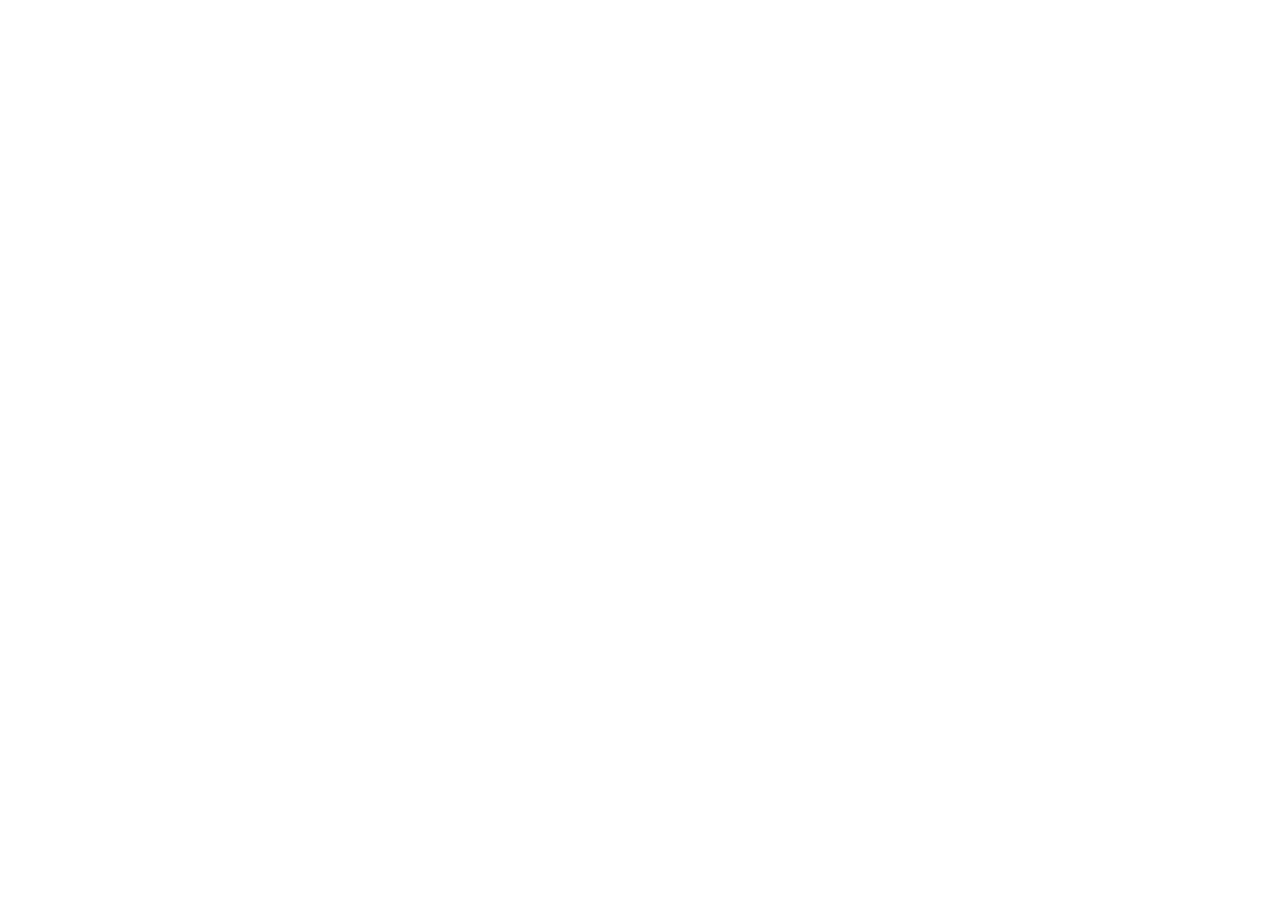
==== index.html @ 2f5fb783 "Add root pages" ====
<!doctype html>
<html lang="en">
  <head>
    <meta charset="UTF-8" />
    <meta name="viewport" content="width=device-width, initial-scale=1.0" />
    <meta name="robots" content="noindex,nofollow" />
    <meta name="theme-color" content="#0C1A12" />
    <meta
      name="description"
      content="A free, unofficial website concept for Mannequin Cafe, a coffee shop on Corporation Road in Middlesbrough. Not the official website."
    />
    <title>Mannequin Cafe · Coffee Shop · Website Concept (Not Official)</title>

    <!--
      Deep links such as /privacy work on static hosts that fall back to
      index.html (or 404.html). Because the build uses relative asset paths
      (base './'), this snippet points relative URLs back at the app folder
      when the browser lands on a known route one level deep.
    -->
    <script>
      (function () {
        try {
          var path = window.location.pathname
          var match = path.match(/^(.*)\/(privacy|terms)\/?$/)
          if (match) {
            var base = document.createElement('base')
            base.href = (match[1] || '') + '/'
            document.head.appendChild(base)
          }
        } catch (e) {}
      })()
    </script>

    <link
      rel="preload"
      href="./assets/fonts/fraunces-normal.woff2"
      as="font"
      type="font/woff2"
      crossorigin
    />
    <link
      rel="preload"
      href="./assets/fonts/manrope-normal.woff2"
      as="font"
      type="font/woff2"
      crossorigin
    />
    <link rel="stylesheet" href="./assets/fonts/fonts.css" />
    <script type="module" crossorigin src="./static/index-BShz_Dxt.js"></script>
    <link rel="stylesheet" crossorigin href="./static/index-CjeqylPV.css">
  </head>
  <body>
    <div id="root"></div>
  </body>
</html>
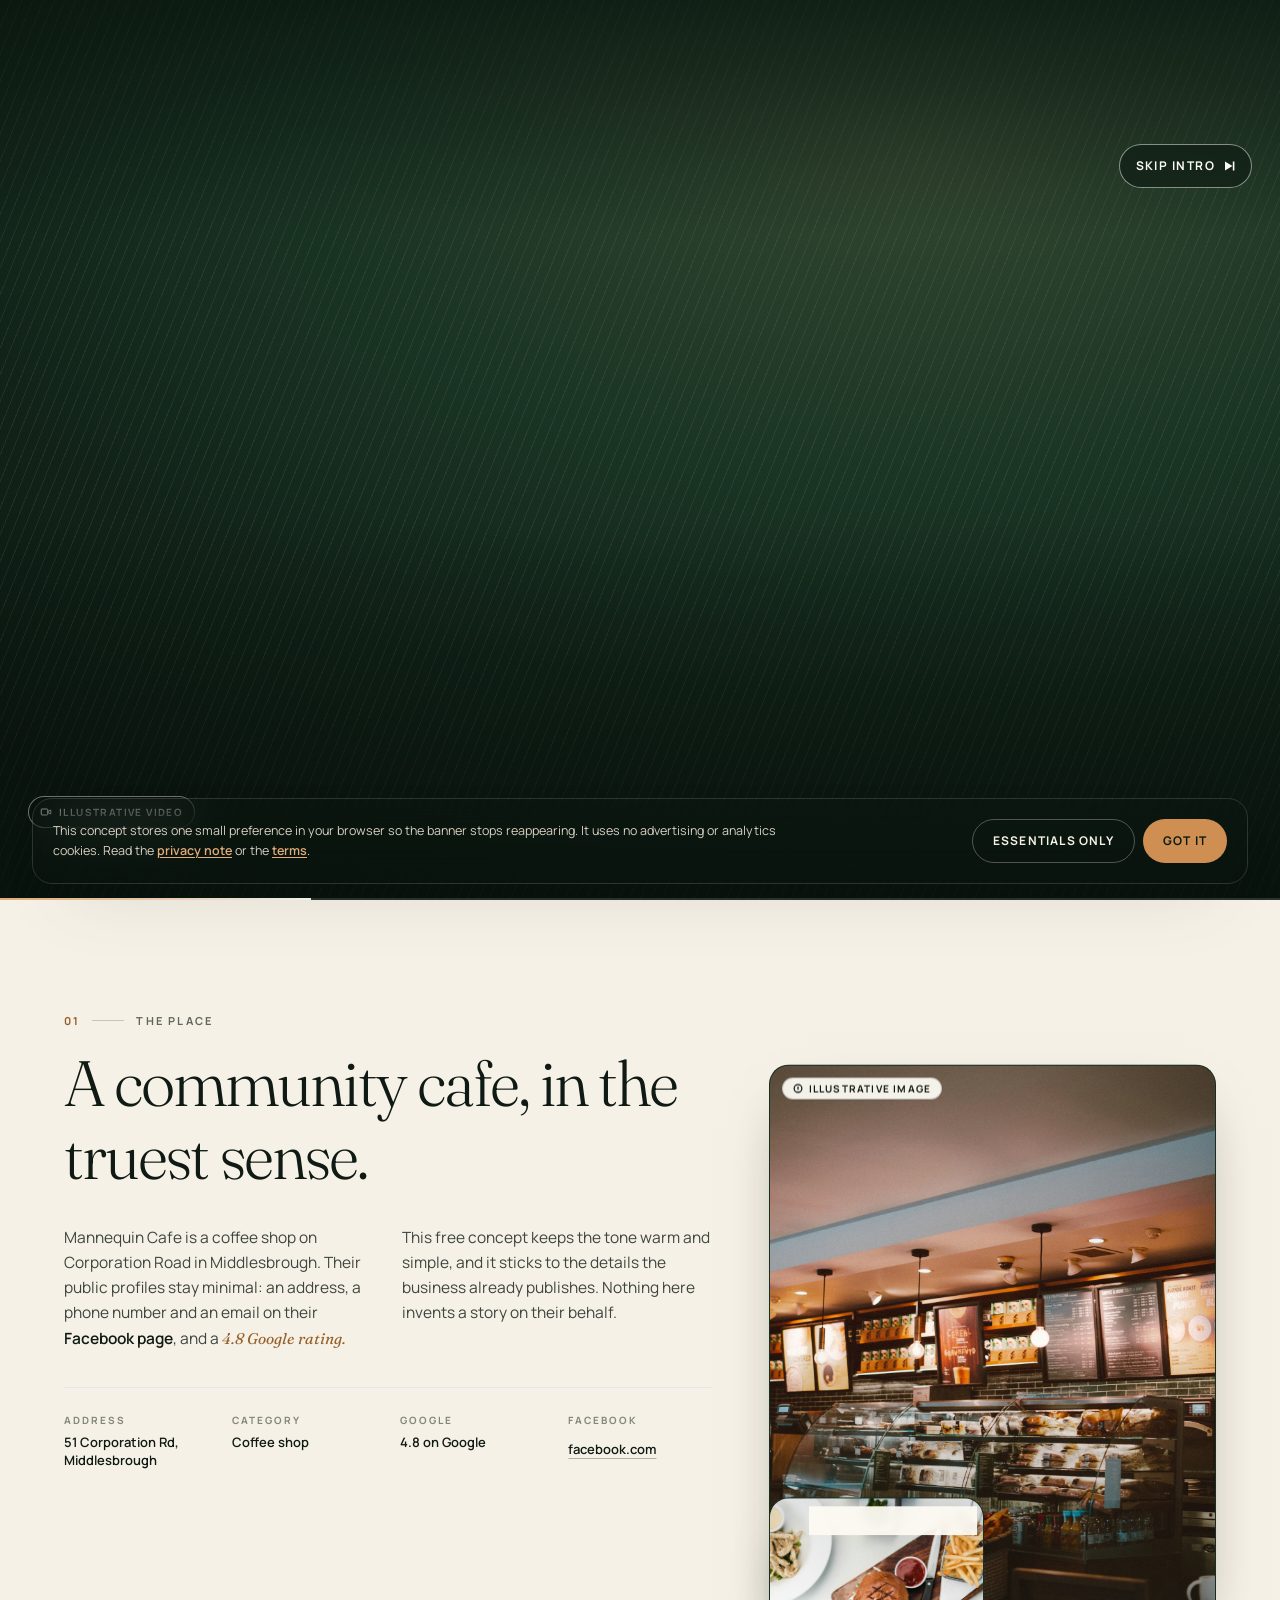
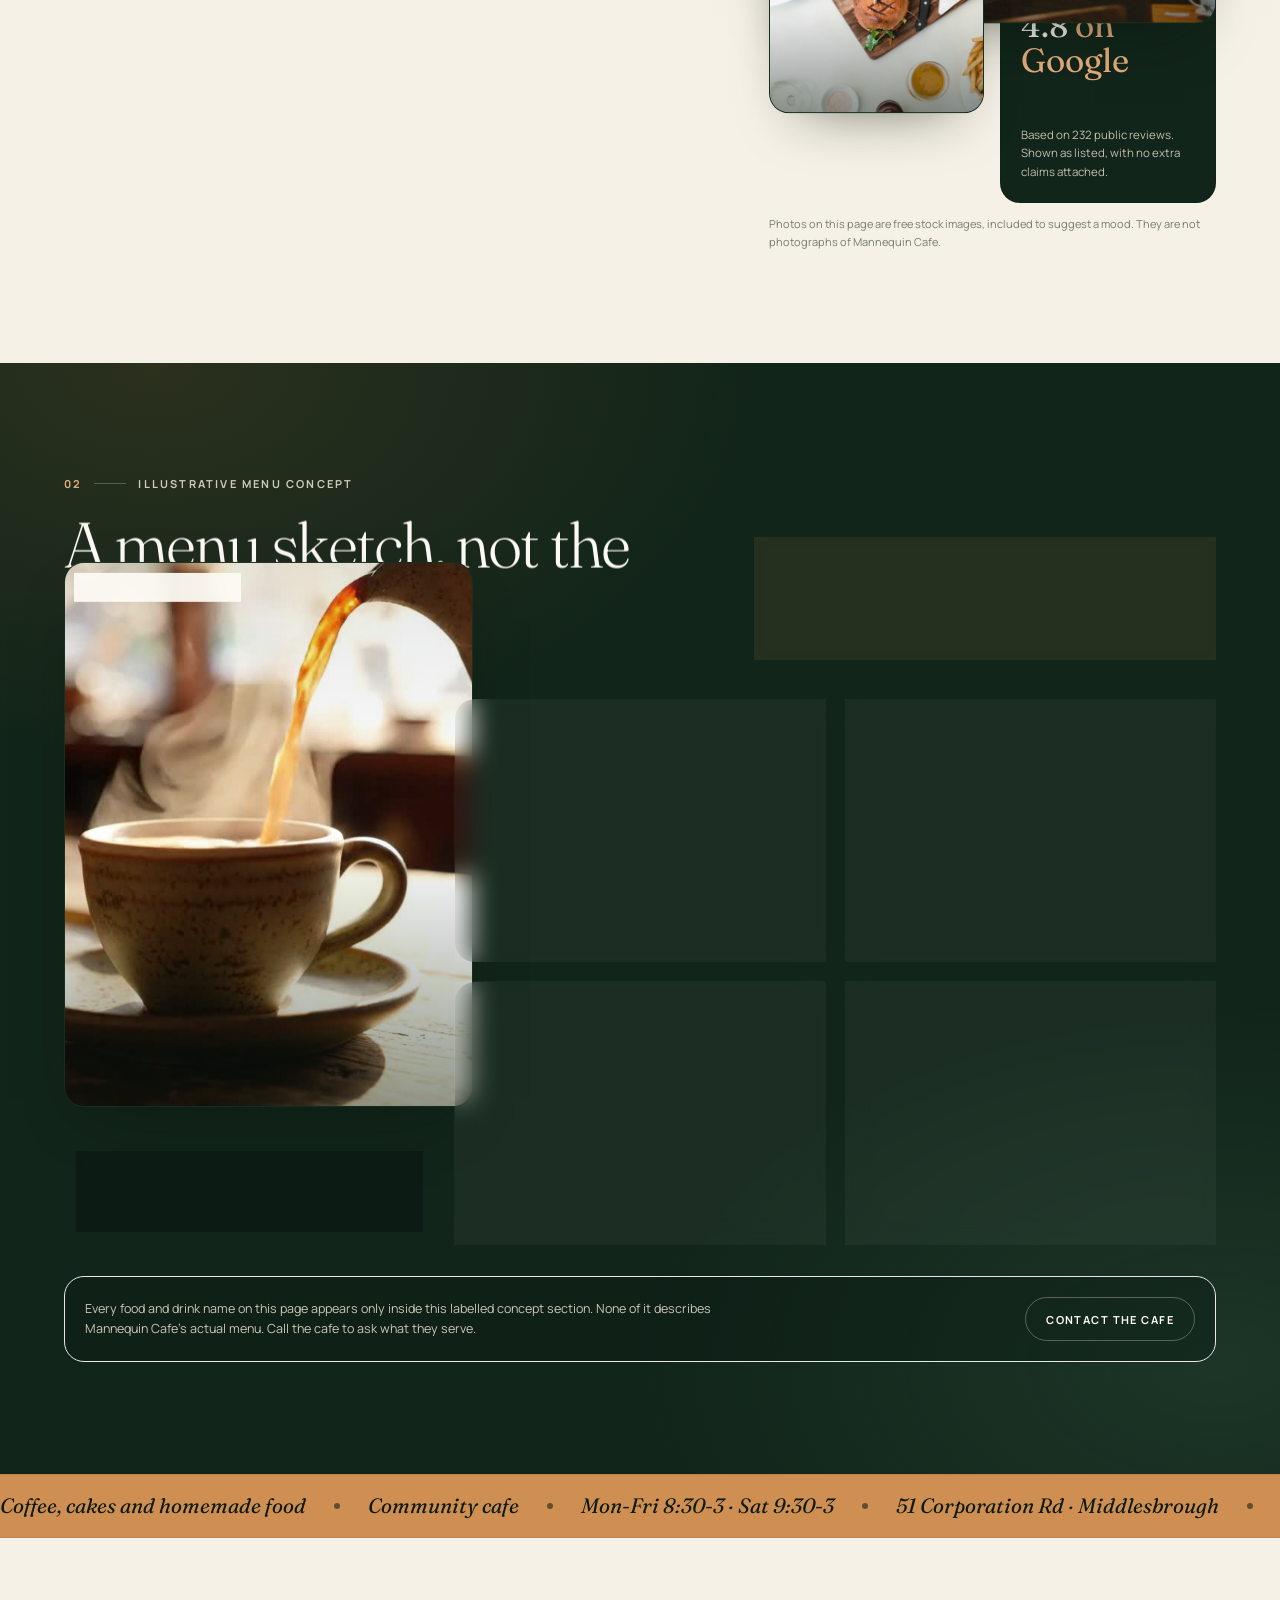
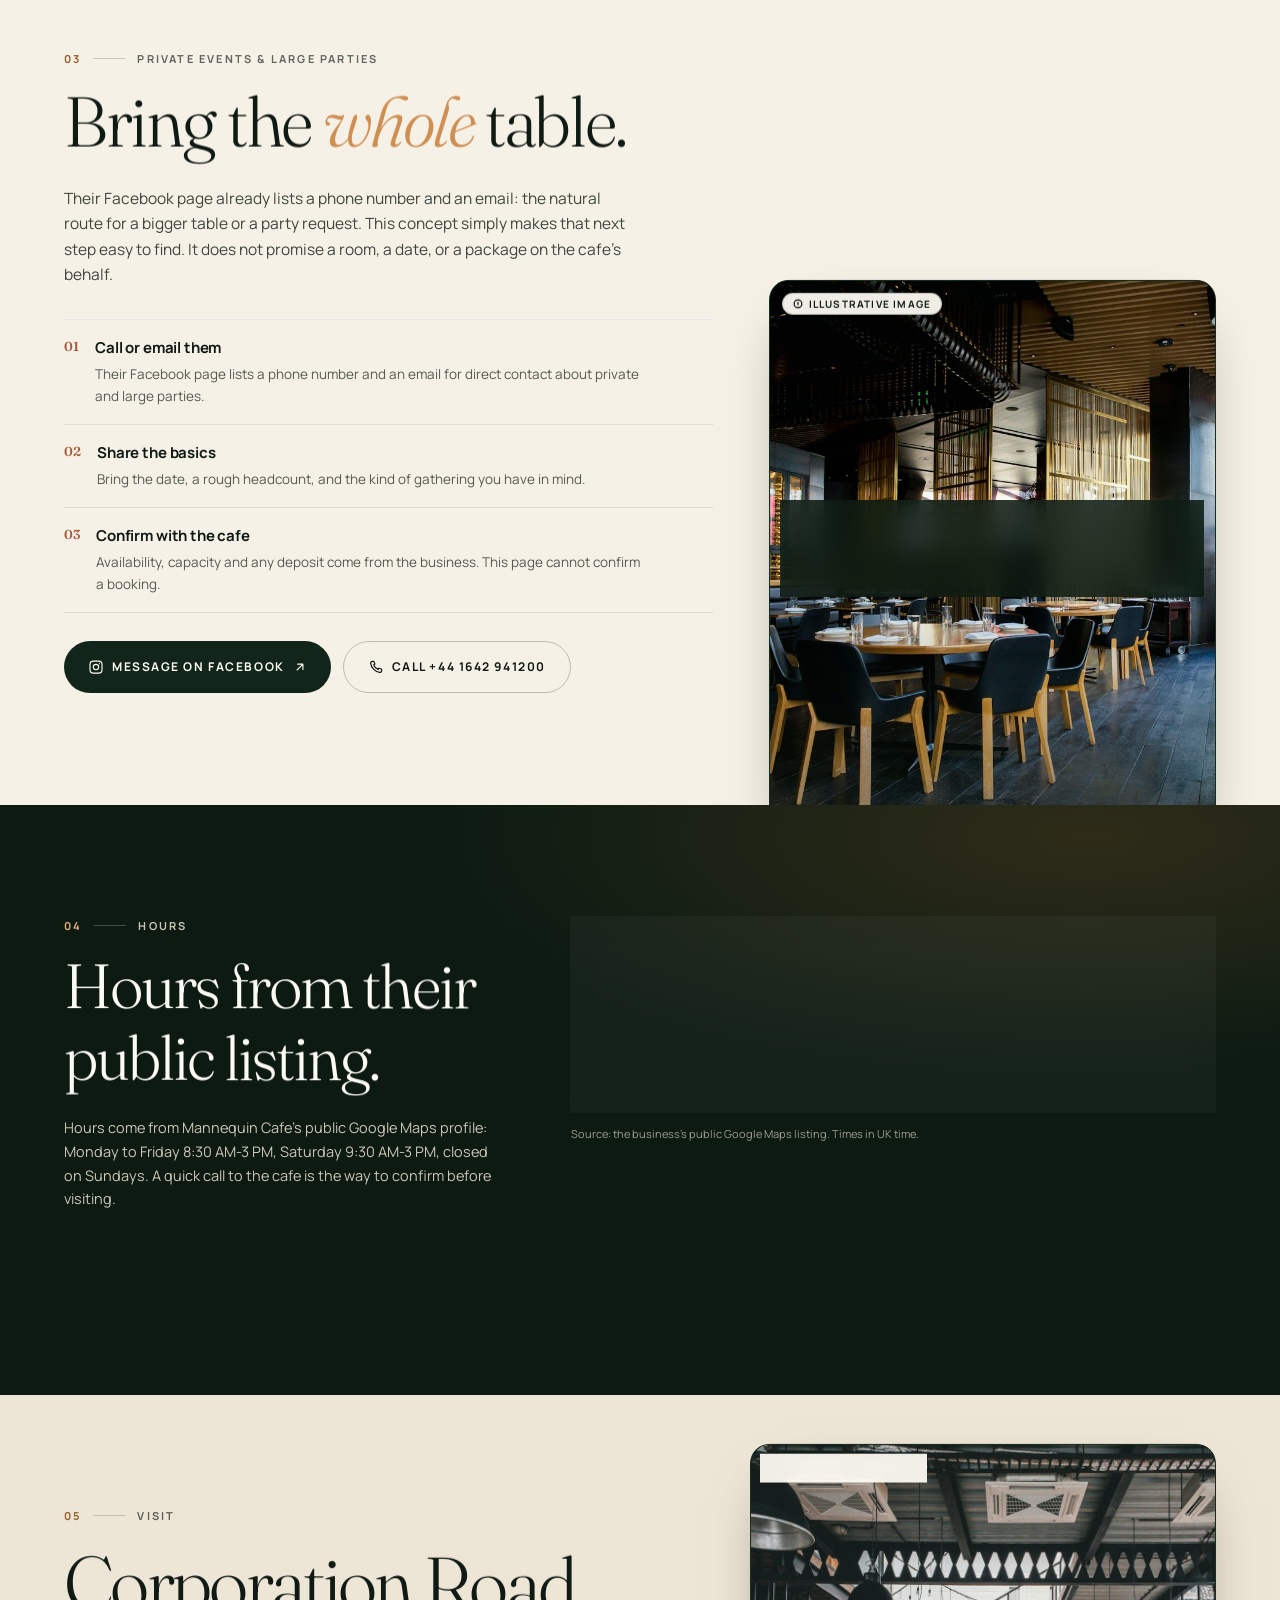
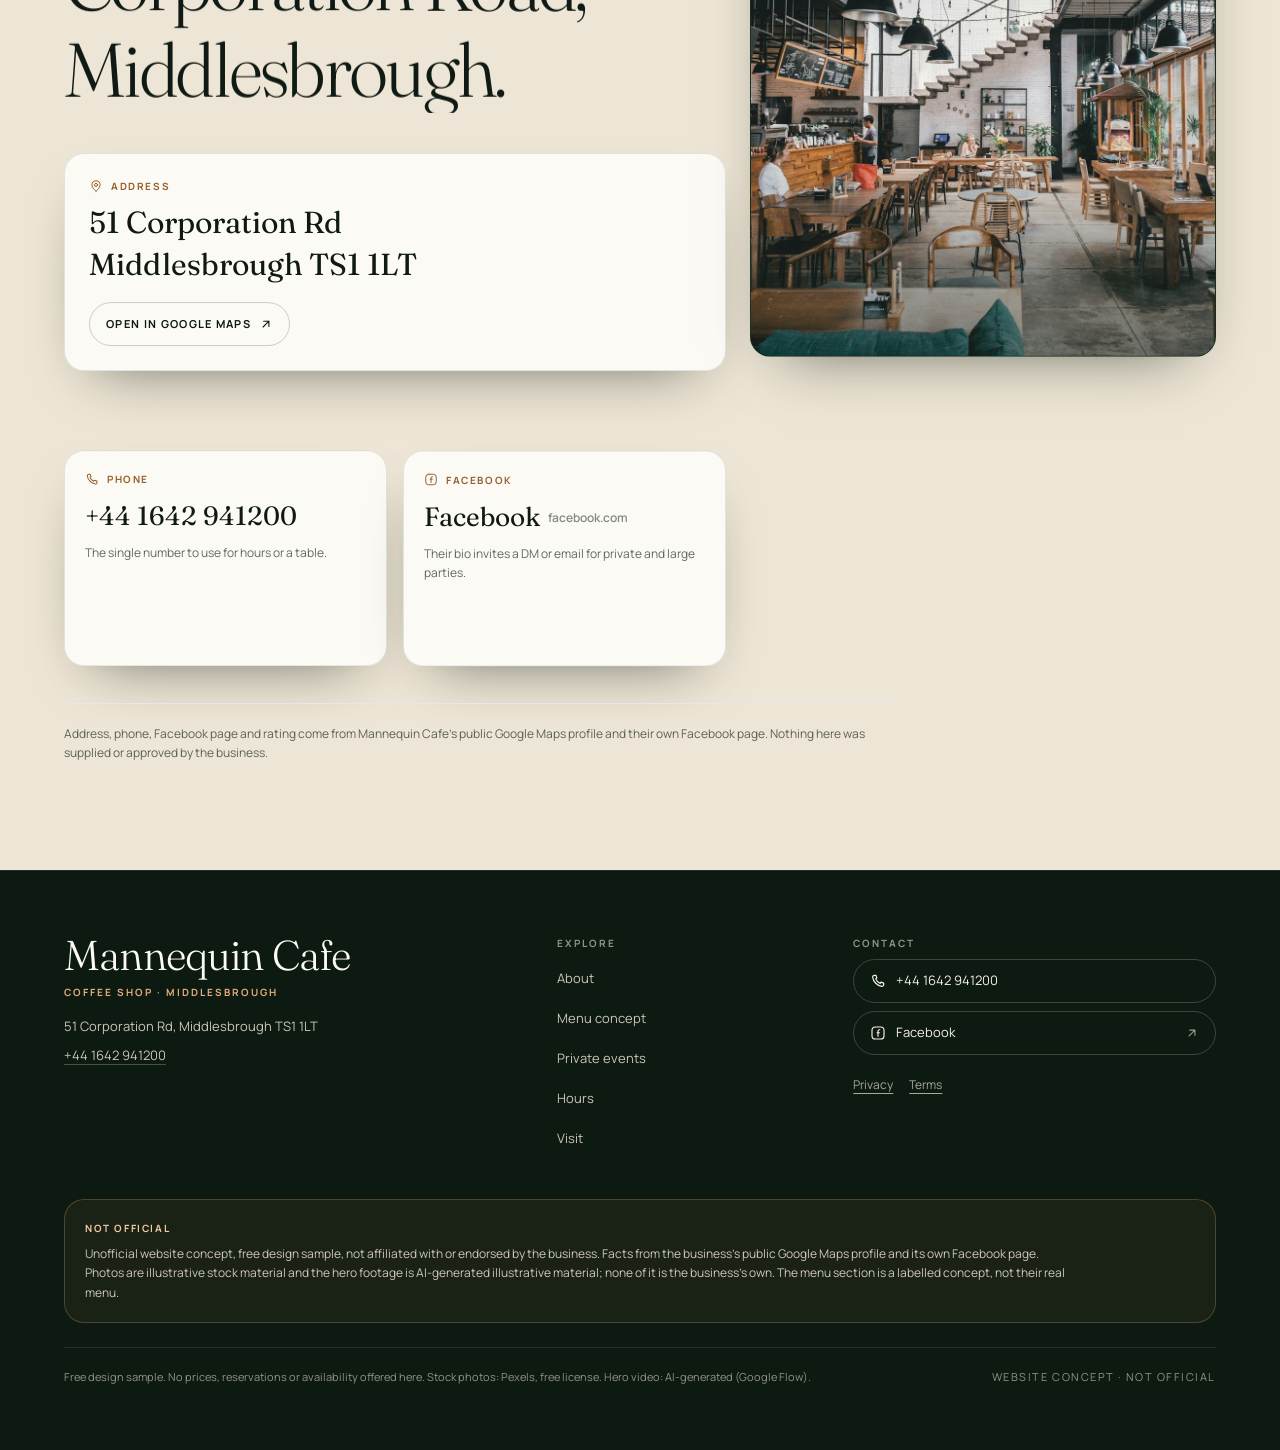
==== commit 48de6a5f: "Use coffee-specific mobile frame pack" ====
--- a/index.html
+++ b/index.html
@@ -48,6 +48,17 @@
     <link rel="stylesheet" href="./assets/fonts/fonts.css" />
     <script type="module" crossorigin src="./static/index-BShz_Dxt.js"></script>
     <link rel="stylesheet" crossorigin href="./static/index-CjeqylPV.css">
+    <script>
+      // Route mobile frame requests to the coffee-specific replacement pack.
+      (() => {
+        const fetchOriginal = window.fetch.bind(window);
+        const routes = {
+          './assets/frames-m/3-pack.bin': './assets/frames-m/1-3-pack.bin',
+          './assets/frames-m/4-manifest.json': './assets/frames-m/2-4-manifest.json'
+        };
+        window.fetch = (input, options) => fetchOriginal(routes[input] || input, options);
+      })();
+    </script>
   </head>
   <body>
     <div id="root"></div>
--- a/assets/fonts/fonts.css
+++ b/assets/fonts/fonts.css
@@ -0,0 +1,23 @@
+@font-face {
+  font-family: 'Fraunces';
+  font-style: normal;
+  font-weight: 300 700;
+  font-display: swap;
+  src: url('./fraunces-normal.woff2') format('woff2');
+}
+
+@font-face {
+  font-family: 'Fraunces';
+  font-style: italic;
+  font-weight: 300 600;
+  font-display: swap;
+  src: url('./fraunces-italic.woff2') format('woff2');
+}
+
+@font-face {
+  font-family: 'Manrope';
+  font-style: normal;
+  font-weight: 300 800;
+  font-display: swap;
+  src: url('./manrope-normal.woff2') format('woff2');
+}
--- a/static/index-CjeqylPV.css
+++ b/static/index-CjeqylPV.css
@@ -0,0 +1 @@
+*,:after,:before{--tw-border-spacing-x:0;--tw-border-spacing-y:0;--tw-translate-x:0;--tw-translate-y:0;--tw-rotate:0;--tw-skew-x:0;--tw-skew-y:0;--tw-scale-x:1;--tw-scale-y:1;--tw-pan-x: ;--tw-pan-y: ;--tw-pinch-zoom: ;--tw-scroll-snap-strictness:proximity;--tw-gradient-from-position: ;--tw-gradient-via-position: ;--tw-gradient-to-position: ;--tw-ordinal: ;--tw-slashed-zero: ;--tw-numeric-figure: ;--tw-numeric-spacing: ;--tw-numeric-fraction: ;--tw-ring-inset: ;--tw-ring-offset-width:0px;--tw-ring-offset-color:#fff;--tw-ring-color:rgba(59,130,246,.5);--tw-ring-offset-shadow:0 0 #0000;--tw-ring-shadow:0 0 #0000;--tw-shadow:0 0 #0000;--tw-shadow-colored:0 0 #0000;--tw-blur: ;--tw-brightness: ;--tw-contrast: ;--tw-grayscale: ;--tw-hue-rotate: ;--tw-invert: ;--tw-saturate: ;--tw-sepia: ;--tw-drop-shadow: ;--tw-backdrop-blur: ;--tw-backdrop-brightness: ;--tw-backdrop-contrast: ;--tw-backdrop-grayscale: ;--tw-backdrop-hue-rotate: ;--tw-backdrop-invert: ;--tw-backdrop-opacity: ;--tw-backdrop-saturate: ;--tw-backdrop-sepia: ;--tw-contain-size: ;--tw-contain-layout: ;--tw-contain-paint: ;--tw-contain-style: }::backdrop{--tw-border-spacing-x:0;--tw-border-spacing-y:0;--tw-translate-x:0;--tw-translate-y:0;--tw-rotate:0;--tw-skew-x:0;--tw-skew-y:0;--tw-scale-x:1;--tw-scale-y:1;--tw-pan-x: ;--tw-pan-y: ;--tw-pinch-zoom: ;--tw-scroll-snap-strictness:proximity;--tw-gradient-from-position: ;--tw-gradient-via-position: ;--tw-gradient-to-position: ;--tw-ordinal: ;--tw-slashed-zero: ;--tw-numeric-figure: ;--tw-numeric-spacing: ;--tw-numeric-fraction: ;--tw-ring-inset: ;--tw-ring-offset-width:0px;--tw-ring-offset-color:#fff;--tw-ring-color:rgba(59,130,246,.5);--tw-ring-offset-shadow:0 0 #0000;--tw-ring-shadow:0 0 #0000;--tw-shadow:0 0 #0000;--tw-shadow-colored:0 0 #0000;--tw-blur: ;--tw-brightness: ;--tw-contrast: ;--tw-grayscale: ;--tw-hue-rotate: ;--tw-invert: ;--tw-saturate: ;--tw-sepia: ;--tw-drop-shadow: ;--tw-backdrop-blur: ;--tw-backdrop-brightness: ;--tw-backdrop-contrast: ;--tw-backdrop-grayscale: ;--tw-backdrop-hue-rotate: ;--tw-backdrop-invert: ;--tw-backdrop-opacity: ;--tw-backdrop-saturate: ;--tw-backdrop-sepia: ;--tw-contain-size: ;--tw-contain-layout: ;--tw-contain-paint: ;--tw-contain-style: }/*! tailwindcss v3.4.19 | MIT License | https://tailwindcss.com*/*,:after,:before{box-sizing:border-box;border:0 solid #e5e7eb}:after,:before{--tw-content:""}:host,html{line-height:1.5;-webkit-text-size-adjust:100%;-moz-tab-size:4;-o-tab-size:4;tab-size:4;font-family:Manrope,system-ui,-apple-system,Segoe UI,sans-serif;font-feature-settings:normal;font-variation-settings:normal;-webkit-tap-highlight-color:transparent}body{margin:0;line-height:inherit}hr{height:0;color:inherit;border-top-width:1px}abbr:where([title]){-webkit-text-decoration:underline dotted;text-decoration:underline dotted}h1,h2,h3,h4,h5,h6{font-size:inherit;font-weight:inherit}a{color:inherit;text-decoration:inherit}b,strong{font-weight:bolder}code,kbd,pre,samp{font-family:ui-monospace,SFMono-Regular,Menlo,Monaco,Consolas,Liberation Mono,Courier New,monospace;font-feature-settings:normal;font-variation-settings:normal;font-size:1em}small{font-size:80%}sub,sup{font-size:75%;line-height:0;position:relative;vertical-align:baseline}sub{bottom:-.25em}sup{top:-.5em}table{text-indent:0;border-color:inherit;border-collapse:collapse}button,input,optgroup,select,textarea{font-family:inherit;font-feature-settings:inherit;font-variation-settings:inherit;font-size:100%;font-weight:inherit;line-height:inherit;letter-spacing:inherit;color:inherit;margin:0;padding:0}button,select{text-transform:none}button,input:where([type=button]),input:where([type=reset]),input:where([type=submit]){-webkit-appearance:button;background-color:transparent;background-image:none}:-moz-focusring{outline:auto}:-moz-ui-invalid{box-shadow:none}progress{vertical-align:baseline}::-webkit-inner-spin-button,::-webkit-outer-spin-button{height:auto}[type=search]{-webkit-appearance:textfield;outline-offset:-2px}::-webkit-search-decoration{-webkit-appearance:none}::-webkit-file-upload-button{-webkit-appearance:button;font:inherit}summary{display:list-item}blockquote,dd,dl,figure,h1,h2,h3,h4,h5,h6,hr,p,pre{margin:0}fieldset{margin:0}fieldset,legend{padding:0}menu,ol,ul{list-style:none;margin:0;padding:0}dialog{padding:0}textarea{resize:vertical}input::-moz-placeholder,textarea::-moz-placeholder{opacity:1;color:#9ca3af}input::placeholder,textarea::placeholder{opacity:1;color:#9ca3af}[role=button],button{cursor:pointer}:disabled{cursor:default}audio,canvas,embed,iframe,img,object,svg,video{display:block;vertical-align:middle}img,video{max-width:100%;height:auto}[hidden]:where(:not([hidden=until-found])){display:none}.sr-only{position:absolute;width:1px;height:1px;padding:0;margin:-1px;overflow:hidden;clip:rect(0,0,0,0);white-space:nowrap;border-width:0}.pointer-events-none{pointer-events:none}.visible{visibility:visible}.static{position:static}.fixed{position:fixed}.absolute{position:absolute}.relative{position:relative}.sticky{position:sticky}.inset-0{top:0;right:0;bottom:0;left:0}.inset-x-0{left:0;right:0}.inset-x-3{left:.75rem;right:.75rem}.inset-x-\[12\%\]{left:12%;right:12%}.inset-x-\[16\%\]{left:16%;right:16%}.bottom-0{bottom:0}.bottom-2{bottom:.5rem}.bottom-3{bottom:.75rem}.bottom-4{bottom:1rem}.bottom-\[14\%\]{bottom:14%}.left-0{left:0}.left-1\/2{left:50%}.left-3{left:.75rem}.left-4{left:1rem}.right-0{right:0}.right-2\.5{right:.625rem}.right-4{right:1rem}.top-0{top:0}.top-1\.5{top:.375rem}.top-2\.5{top:.625rem}.top-3{top:.75rem}.top-4{top:1rem}.top-\[14\%\]{top:14%}.top-\[18\%\]{top:18%}.top-\[22\%\]{top:22%}.top-\[26\%\]{top:26%}.top-\[8\%\]{top:8%}.top-\[var\(--banner-h\)\]{top:var(--banner-h)}.isolate{isolation:isolate}.-z-10{z-index:-10}.z-10{z-index:10}.z-20{z-index:20}.z-40{z-index:40}.z-50{z-index:50}.z-\[45\]{z-index:45}.mx-auto{margin-left:auto;margin-right:auto}.mb-6{margin-bottom:1.5rem}.ml-2{margin-left:.5rem}.ml-auto{margin-left:auto}.mt-1{margin-top:.25rem}.mt-1\.5{margin-top:.375rem}.mt-10{margin-top:2.5rem}.mt-12{margin-top:3rem}.mt-2{margin-top:.5rem}.mt-3{margin-top:.75rem}.mt-4{margin-top:1rem}.mt-5{margin-top:1.25rem}.mt-6{margin-top:1.5rem}.mt-7{margin-top:1.75rem}.mt-8{margin-top:2rem}.mt-9{margin-top:2.25rem}.block{display:block}.inline-block{display:inline-block}.flex{display:flex}.inline-flex{display:inline-flex}.table{display:table}.grid{display:grid}.hidden{display:none}.aspect-\[4\/3\]{aspect-ratio:4/3}.aspect-\[4\/5\]{aspect-ratio:4/5}.aspect-square{aspect-ratio:1/1}.h-1{height:.25rem}.h-1\.5{height:.375rem}.h-1\/2{height:50%}.h-1\/3{height:33.333333%}.h-11{height:2.75rem}.h-12{height:3rem}.h-16{height:4rem}.h-2{height:.5rem}.h-2\.5{height:.625rem}.h-24{height:6rem}.h-3{height:.75rem}.h-3\.5{height:.875rem}.h-4{height:1rem}.h-5{height:1.25rem}.h-9{height:2.25rem}.h-\[1\.6px\]{height:1.6px}.h-\[16\%\]{height:16%}.h-\[24\%\]{height:24%}.h-\[42\%\]{height:42%}.h-\[46\%\]{height:46%}.h-\[6\%\]{height:6%}.h-\[62\%\]{height:62%}.h-\[70\%\]{height:70%}.h-\[74\%\]{height:74%}.h-\[88\%\]{height:88%}.h-\[var\(--banner-h\)\]{height:var(--banner-h)}.h-\[var\(--header-h\)\]{height:var(--header-h)}.h-full{height:100%}.h-px{height:1px}.min-h-\[100svh\]{min-height:100svh}.min-h-\[32px\]{min-height:32px}.min-h-\[36px\]{min-height:36px}.min-h-\[40px\]{min-height:40px}.min-h-\[44px\]{min-height:44px}.min-h-\[48px\]{min-height:48px}.min-h-\[52px\]{min-height:52px}.min-h-\[54px\]{min-height:54px}.min-h-screen{min-height:100vh}.w-1{width:.25rem}.w-1\.5{width:.375rem}.w-11{width:2.75rem}.w-12{width:3rem}.w-2{width:.5rem}.w-2\.5{width:.625rem}.w-24{width:6rem}.w-3{width:.75rem}.w-3\.5{width:.875rem}.w-4{width:1rem}.w-5{width:1.25rem}.w-6{width:1.5rem}.w-8{width:2rem}.w-9{width:2.25rem}.w-\[38\%\]{width:38%}.w-\[52\%\]{width:52%}.w-full{width:100%}.w-max{width:-moz-max-content;width:max-content}.w-px{width:1px}.max-w-\[18ch\]{max-width:18ch}.max-w-\[20ch\]{max-width:20ch}.max-w-\[22ch\]{max-width:22ch}.max-w-\[24rem\]{max-width:24rem}.max-w-\[26rem\]{max-width:26rem}.max-w-\[27rem\]{max-width:27rem}.max-w-\[34rem\]{max-width:34rem}.max-w-\[36rem\]{max-width:36rem}.max-w-\[42rem\]{max-width:42rem}.max-w-\[46rem\]{max-width:46rem}.max-w-\[52rem\]{max-width:52rem}.max-w-\[54rem\]{max-width:54rem}.max-w-\[62rem\]{max-width:62rem}.max-w-shell{max-width:76rem}.flex-1{flex:1 1 0%}.shrink-0{flex-shrink:0}.origin-bottom{transform-origin:bottom}.origin-left{transform-origin:left}.-translate-x-1\/2{--tw-translate-x:-50%}.-rotate-45,.-translate-x-1\/2{transform:translate(var(--tw-translate-x),var(--tw-translate-y)) rotate(var(--tw-rotate)) skew(var(--tw-skew-x)) skewY(var(--tw-skew-y)) scaleX(var(--tw-scale-x)) scaleY(var(--tw-scale-y))}.-rotate-45{--tw-rotate:-45deg}.rotate-180{--tw-rotate:180deg}.rotate-180,.rotate-45{transform:translate(var(--tw-translate-x),var(--tw-translate-y)) rotate(var(--tw-rotate)) skew(var(--tw-skew-x)) skewY(var(--tw-skew-y)) scaleX(var(--tw-scale-x)) scaleY(var(--tw-scale-y))}.rotate-45{--tw-rotate:45deg}.scale-x-0{--tw-scale-x:0}.scale-x-0,.transform{transform:translate(var(--tw-translate-x),var(--tw-translate-y)) rotate(var(--tw-rotate)) skew(var(--tw-skew-x)) skewY(var(--tw-skew-y)) scaleX(var(--tw-scale-x)) scaleY(var(--tw-scale-y))}.cursor-pointer{cursor:pointer}.resize{resize:both}.grid-cols-2{grid-template-columns:repeat(2,minmax(0,1fr))}.grid-cols-\[auto_1fr\]{grid-template-columns:auto 1fr}.flex-col{flex-direction:column}.flex-wrap{flex-wrap:wrap}.items-start{align-items:flex-start}.items-end{align-items:flex-end}.items-center{align-items:center}.items-baseline{align-items:baseline}.justify-end{justify-content:flex-end}.justify-center{justify-content:center}.justify-between{justify-content:space-between}.gap-0\.5{gap:.125rem}.gap-1\.5{gap:.375rem}.gap-10{gap:2.5rem}.gap-2{gap:.5rem}.gap-2\.5{gap:.625rem}.gap-3{gap:.75rem}.gap-4{gap:1rem}.gap-5{gap:1.25rem}.gap-6{gap:1.5rem}.gap-7{gap:1.75rem}.gap-8{gap:2rem}.gap-9{gap:2.25rem}.gap-x-4{-moz-column-gap:1rem;column-gap:1rem}.gap-x-5{-moz-column-gap:1.25rem;column-gap:1.25rem}.gap-x-6{-moz-column-gap:1.5rem;column-gap:1.5rem}.gap-y-1{row-gap:.25rem}.gap-y-2{row-gap:.5rem}.gap-y-5{row-gap:1.25rem}.space-y-7>:not([hidden])~:not([hidden]){--tw-space-y-reverse:0;margin-top:calc(1.75rem*(1 - var(--tw-space-y-reverse)));margin-bottom:calc(1.75rem*var(--tw-space-y-reverse))}.overflow-hidden,.truncate{overflow:hidden}.truncate{text-overflow:ellipsis}.truncate,.whitespace-nowrap{white-space:nowrap}.rounded{border-radius:.25rem}.rounded-2xl{border-radius:1rem}.rounded-card{border-radius:1.25rem}.rounded-full{border-radius:9999px}.rounded-sm{border-radius:.125rem}.rounded-xl{border-radius:.75rem}.rounded-b-md{border-bottom-right-radius:.375rem;border-bottom-left-radius:.375rem}.rounded-t-full{border-top-left-radius:9999px;border-top-right-radius:9999px}.rounded-t-md{border-top-left-radius:.375rem;border-top-right-radius:.375rem}.rounded-t-sm{border-top-left-radius:.125rem;border-top-right-radius:.125rem}.border{border-width:1px}.border-y{border-top-width:1px}.border-b,.border-y{border-bottom-width:1px}.border-t{border-top-width:1px}.border-bone-100\/10{border-color:#f6f0e51a}.border-bone-100\/15{border-color:#f6f0e526}.border-bone-100\/20{border-color:#f6f0e533}.border-bone-100\/25{border-color:#f6f0e540}.border-bone-100\/30{border-color:#f6f0e54d}.border-bone-100\/40{border-color:#f6f0e566}.border-bottle-950\/10{border-color:#0c1a121a}.border-copper-300\/25{border-color:#e2ac7840}.border-copper-300\/35{border-color:#e2ac7859}.border-copper-500\/25{border-color:#b8733340}.border-copper-500\/30{border-color:#b873334d}.border-copper-500\/40{border-color:#b8733366}.border-ink\/10{border-color:#101a141a}.border-ink\/20{border-color:#101a1433}.border-ink\/25{border-color:#101a1440}.border-transparent{border-color:transparent}.bg-amber-200{--tw-bg-opacity:1;background-color:rgb(253 230 138/var(--tw-bg-opacity,1))}.bg-amber-200\/80{background-color:#fde68bcc}.bg-amber-300{--tw-bg-opacity:1;background-color:rgb(252 211 77/var(--tw-bg-opacity,1))}.bg-amber-300\/70{background-color:#fcd34db3}.bg-amber-400{--tw-bg-opacity:1;background-color:rgb(251 191 36/var(--tw-bg-opacity,1))}.bg-amber-400\/20{background-color:#fbbf2433}.bg-bone-100{--tw-bg-opacity:1;background-color:rgb(246 241 230/var(--tw-bg-opacity,1))}.bg-bone-100\/15{background-color:#f6f0e526}.bg-bone-100\/25{background-color:#f6f0e540}.bg-bone-200{--tw-bg-opacity:1;background-color:rgb(237 229 213/var(--tw-bg-opacity,1))}.bg-bone-50{--tw-bg-opacity:1;background-color:rgb(252 250 244/var(--tw-bg-opacity,1))}.bg-bone-50\/80{background-color:#fcfaf3cc}.bg-bone-50\/95{background-color:#fcfaf3f2}.bg-bone-50\/\[0\.045\]{background-color:#fcfaf30b}.bg-bone-50\/\[0\.04\]{background-color:#fcfaf30a}.bg-bottle-800{--tw-bg-opacity:1;background-color:rgb(24 49 35/var(--tw-bg-opacity,1))}.bg-bottle-900{--tw-bg-opacity:1;background-color:rgb(18 37 26/var(--tw-bg-opacity,1))}.bg-bottle-900\/60{background-color:#12251a99}.bg-bottle-900\/90{background-color:#12251ae6}.bg-bottle-950{--tw-bg-opacity:1;background-color:rgb(12 26 18/var(--tw-bg-opacity,1))}.bg-bottle-950\/30{background-color:#0c1a124d}.bg-bottle-950\/40{background-color:#0c1a1266}.bg-bottle-950\/80{background-color:#0c1a12cc}.bg-bottle-950\/85{background-color:#0c1a12d9}.bg-copper-300{--tw-bg-opacity:1;background-color:rgb(227 172 121/var(--tw-bg-opacity,1))}.bg-copper-400{--tw-bg-opacity:1;background-color:rgb(208 143 82/var(--tw-bg-opacity,1))}.bg-copper-400\/10{background-color:#d08f521a}.bg-copper-400\/15{background-color:#d08f5226}.bg-copper-400\/\[0\.07\]{background-color:#d08f5212}.bg-copper-500{--tw-bg-opacity:1;background-color:rgb(184 115 51/var(--tw-bg-opacity,1))}.bg-current{background-color:currentColor}.bg-green-700\/80{background-color:#15803dcc}.bg-green-950{--tw-bg-opacity:1;background-color:rgb(5 46 22/var(--tw-bg-opacity,1))}.bg-ink{--tw-bg-opacity:1;background-color:rgb(16 26 20/var(--tw-bg-opacity,1))}.bg-ink\/20{background-color:#101a1433}.bg-ink\/25{background-color:#101a1440}.bg-ink\/35{background-color:#101a1459}.bg-ink\/40{background-color:#101a1466}.bg-ink\/5{background-color:#101a140d}.bg-ink\/75{background-color:#101a14bf}.bg-transparent{background-color:transparent}.bg-\[linear-gradient\(180deg\,transparent\,rgba\(224\,162\,46\,\.16\)\)\]{background-image:linear-gradient(180deg,transparent,rgba(224,162,46,.16))}.bg-\[radial-gradient\(110\%_80\%_at_72\%_18\%\,\#4A3318_0\%\,\#2C4433_38\%\,\#17251C_66\%\,\#0B120D_100\%\)\]{background-image:radial-gradient(110% 80% at 72% 18%,#4a3318 0,#2c4433 38%,#17251c 66%,#0b120d)}.bg-\[radial-gradient\(120\%_100\%_at_30\%_10\%\,\#3B5238\,\#183123_60\%\,\#0C1A12\)\]{background-image:radial-gradient(120% 100% at 30% 10%,#3b5238,#183123 60%,#0c1a12)}.bg-\[radial-gradient\(120\%_140\%_at_50\%_-20\%\,\#3A2A17_0\%\,\#17251C_60\%\,\#0B120D_100\%\)\]{background-image:radial-gradient(120% 140% at 50% -20%,#3a2a17 0,#17251c 60%,#0b120d)}.bg-\[radial-gradient\(60\%_45\%_at_22\%_82\%\,rgba\(224\,162\,46\,\.22\)\,transparent_70\%\)\]{background-image:radial-gradient(60% 45% at 22% 82%,rgba(224,162,46,.22),transparent 70%)}.bg-\[radial-gradient\(90\%_70\%_at_30\%_20\%\,\#3A2A17_0\%\,\#17251C_55\%\,\#0B120D_100\%\)\]{background-image:radial-gradient(90% 70% at 30% 20%,#3a2a17 0,#17251c 55%,#0b120d)}.bg-gradient-to-b{background-image:linear-gradient(to bottom,var(--tw-gradient-stops))}.bg-gradient-to-t{background-image:linear-gradient(to top,var(--tw-gradient-stops))}.from-amber-400\/60{--tw-gradient-from:rgba(251,191,36,.6) var(--tw-gradient-from-position);--tw-gradient-to:rgba(251,191,36,0) var(--tw-gradient-to-position);--tw-gradient-stops:var(--tw-gradient-from),var(--tw-gradient-to)}.from-bottle-950\/45{--tw-gradient-from:rgba(12,26,18,.45) var(--tw-gradient-from-position);--tw-gradient-to:rgba(12,26,18,0) var(--tw-gradient-to-position);--tw-gradient-stops:var(--tw-gradient-from),var(--tw-gradient-to)}.from-green-800{--tw-gradient-from:#166534 var(--tw-gradient-from-position);--tw-gradient-to:rgba(22,101,52,0) var(--tw-gradient-to-position);--tw-gradient-stops:var(--tw-gradient-from),var(--tw-gradient-to)}.from-ink{--tw-gradient-from:#101a14 var(--tw-gradient-from-position);--tw-gradient-to:rgba(16,26,20,0) var(--tw-gradient-to-position);--tw-gradient-stops:var(--tw-gradient-from),var(--tw-gradient-to)}.from-ink\/80{--tw-gradient-from:rgba(16,26,20,.8) var(--tw-gradient-from-position);--tw-gradient-to:rgba(16,26,20,0) var(--tw-gradient-to-position);--tw-gradient-stops:var(--tw-gradient-from),var(--tw-gradient-to)}.from-transparent{--tw-gradient-from:transparent var(--tw-gradient-from-position);--tw-gradient-to:transparent var(--tw-gradient-to-position);--tw-gradient-stops:var(--tw-gradient-from),var(--tw-gradient-to)}.via-amber-300\/25{--tw-gradient-to:rgba(252,211,77,0) var(--tw-gradient-to-position);--tw-gradient-stops:var(--tw-gradient-from),rgba(252,211,77,.25) var(--tw-gradient-via-position),var(--tw-gradient-to)}.via-amber-400\/70{--tw-gradient-to:rgba(251,191,36,0) var(--tw-gradient-to-position);--tw-gradient-stops:var(--tw-gradient-from),rgba(251,191,36,.7) var(--tw-gradient-via-position),var(--tw-gradient-to)}.via-ink\/50{--tw-gradient-to:rgba(16,26,20,0) var(--tw-gradient-to-position);--tw-gradient-stops:var(--tw-gradient-from),rgba(16,26,20,.5) var(--tw-gradient-via-position),var(--tw-gradient-to)}.via-transparent{--tw-gradient-to:transparent var(--tw-gradient-to-position);--tw-gradient-stops:var(--tw-gradient-from),transparent var(--tw-gradient-via-position),var(--tw-gradient-to)}.to-bottle-950\/10{--tw-gradient-to:rgba(12,26,18,.1) var(--tw-gradient-to-position)}.to-green-950{--tw-gradient-to:#052e16 var(--tw-gradient-to-position)}.to-transparent{--tw-gradient-to:transparent var(--tw-gradient-to-position)}.object-cover{-o-object-fit:cover;object-fit:cover}.p-3{padding:.75rem}.p-4{padding:1rem}.p-5{padding:1.25rem}.px-1{padding-left:.25rem;padding-right:.25rem}.px-2{padding-left:.5rem;padding-right:.5rem}.px-2\.5{padding-left:.625rem;padding-right:.625rem}.px-3{padding-left:.75rem;padding-right:.75rem}.px-4{padding-left:1rem;padding-right:1rem}.px-5{padding-left:1.25rem;padding-right:1.25rem}.px-6{padding-left:1.5rem;padding-right:1.5rem}.px-7{padding-left:1.75rem;padding-right:1.75rem}.px-8{padding-left:2rem;padding-right:2rem}.py-0\.5{padding-top:.125rem;padding-bottom:.125rem}.py-1\.5{padding-top:.375rem;padding-bottom:.375rem}.py-12{padding-top:3rem;padding-bottom:3rem}.py-16{padding-top:4rem;padding-bottom:4rem}.py-2{padding-top:.5rem;padding-bottom:.5rem}.py-3\.5{padding-top:.875rem;padding-bottom:.875rem}.py-4{padding-top:1rem;padding-bottom:1rem}.py-\[5px\]{padding-top:5px;padding-bottom:5px}.pb-16{padding-bottom:4rem}.pb-20{padding-bottom:5rem}.pb-3{padding-bottom:.75rem}.pb-5{padding-bottom:1.25rem}.pb-6{padding-bottom:1.5rem}.pb-\[0\.06em\]{padding-bottom:.06em}.pb-\[0\.12em\]{padding-bottom:.12em}.pb-\[12\%\]{padding-bottom:12%}.pt-2{padding-top:.5rem}.pt-28{padding-top:7rem}.pt-5{padding-top:1.25rem}.pt-6{padding-top:1.5rem}.pt-8{padding-top:2rem}.text-center{text-align:center}.align-bottom{vertical-align:bottom}.font-display{font-family:Fraunces,Georgia,serif}.font-sans{font-family:Manrope,system-ui,-apple-system,Segoe UI,sans-serif}.text-\[1\.4rem\]{font-size:1.4rem}.text-\[10px\]{font-size:10px}.text-\[11\.5px\]{font-size:11.5px}.text-\[11px\]{font-size:11px}.text-\[12\.5px\]{font-size:12.5px}.text-\[12px\]{font-size:12px}.text-\[13\.5px\]{font-size:13.5px}.text-\[13px\]{font-size:13px}.text-\[14\.5px\]{font-size:14.5px}.text-\[14px\]{font-size:14px}.text-\[15\.5px\]{font-size:15.5px}.text-\[15px\]{font-size:15px}.text-\[19px\]{font-size:19px}.text-\[21px\]{font-size:21px}.text-\[9px\]{font-size:9px}.text-\[clamp\(1\.25rem\,2\.2vw\,1\.6rem\)\]{font-size:clamp(1.25rem,2.2vw,1.6rem)}.text-\[clamp\(1\.2rem\,2\.4vw\,1\.6rem\)\]{font-size:clamp(1.2rem,2.4vw,1.6rem)}.text-\[clamp\(1\.3rem\,2\.4vw\,1\.65rem\)\]{font-size:clamp(1.3rem,2.4vw,1.65rem)}.text-\[clamp\(1\.3rem\,2\.4vw\,1\.75rem\)\]{font-size:clamp(1.3rem,2.4vw,1.75rem)}.text-\[clamp\(1\.4rem\,2\.6vw\,1\.9rem\)\]{font-size:clamp(1.4rem,2.6vw,1.9rem)}.text-\[clamp\(1\.6rem\,3vw\,2\.1rem\)\]{font-size:clamp(1.6rem,3vw,2.1rem)}.text-\[clamp\(1\.9rem\,3\.6vw\,2\.6rem\)\]{font-size:clamp(1.9rem,3.6vw,2.6rem)}.text-\[clamp\(1rem\,2\.1vw\,1\.25rem\)\]{font-size:clamp(1rem,2.1vw,1.25rem)}.text-\[clamp\(1rem\,2vw\,1\.3rem\)\]{font-size:clamp(1rem,2vw,1.3rem)}.text-\[clamp\(2\.1rem\,5\.2vw\,4rem\)\]{font-size:clamp(2.1rem,5.2vw,4rem)}.text-\[clamp\(2\.1rem\,5vw\,3\.4rem\)\]{font-size:clamp(2.1rem,5vw,3.4rem)}.text-\[clamp\(2\.2rem\,5\.2vw\,3\.9rem\)\]{font-size:clamp(2.2rem,5.2vw,3.9rem)}.text-\[clamp\(2\.3rem\,5\.6vw\,4\.4rem\)\]{font-size:clamp(2.3rem,5.6vw,4.4rem)}.text-\[clamp\(2\.3rem\,6vw\,4\.75rem\)\]{font-size:clamp(2.3rem,6vw,4.75rem)}.text-\[clamp\(3\.1rem\,13vw\,8\.75rem\)\]{font-size:clamp(3.1rem,13vw,8.75rem)}.font-bold{font-weight:700}.font-extrabold{font-weight:800}.font-light{font-weight:300}.font-medium{font-weight:500}.font-semibold{font-weight:600}.uppercase{text-transform:uppercase}.italic{font-style:italic}.not-italic{font-style:normal}.tabular-nums{--tw-numeric-spacing:tabular-nums;font-variant-numeric:var(--tw-ordinal) var(--tw-slashed-zero) var(--tw-numeric-figure) var(--tw-numeric-spacing) var(--tw-numeric-fraction)}.leading-\[0\.86\]{line-height:.86}.leading-\[0\.99\]{line-height:.99}.leading-\[1\.02\]{line-height:1.02}.leading-\[1\.03\]{line-height:1.03}.leading-\[1\.05\]{line-height:1.05}.leading-\[1\],.leading-none{line-height:1}.leading-relaxed{line-height:1.625}.leading-snug{line-height:1.375}.leading-tight{line-height:1.25}.tracking-\[-0\.01em\]{letter-spacing:-.01em}.tracking-\[-0\.02em\]{letter-spacing:-.02em}.tracking-\[-0\.032em\]{letter-spacing:-.032em}.tracking-\[-0\.035em\]{letter-spacing:-.035em}.tracking-\[-0\.03em\]{letter-spacing:-.03em}.tracking-\[0\.01em\]{letter-spacing:.01em}.tracking-\[0\.08em\]{letter-spacing:.08em}.tracking-\[0\.12em\]{letter-spacing:.12em}.tracking-\[0\.13em\]{letter-spacing:.13em}.tracking-\[0\.14em\]{letter-spacing:.14em}.tracking-\[0\.15em\]{letter-spacing:.15em}.tracking-\[0\.16em\]{letter-spacing:.16em}.tracking-\[0\.1em\]{letter-spacing:.1em}.tracking-label{letter-spacing:.2em}.text-amber-300{--tw-text-opacity:1;color:rgb(252 211 77/var(--tw-text-opacity,1))}.text-bone-100{--tw-text-opacity:1;color:rgb(246 241 230/var(--tw-text-opacity,1))}.text-bone-100\/90{color:#f6f0e5e6}.text-bone-100\/95{color:#f6f0e5f2}.text-bone-200\/60{color:#ede4d499}.text-bone-200\/65{color:#ede4d4a6}.text-bone-200\/70{color:#ede4d4b3}.text-bone-200\/80{color:#ede4d4cc}.text-bone-200\/85{color:#ede4d4d9}.text-bone-200\/90{color:#ede4d4e6}.text-bone-50{--tw-text-opacity:1;color:rgb(252 250 244/var(--tw-text-opacity,1))}.text-bottle-800{--tw-text-opacity:1;color:rgb(24 49 35/var(--tw-text-opacity,1))}.text-bottle-950{--tw-text-opacity:1;color:rgb(12 26 18/var(--tw-text-opacity,1))}.text-clay{--tw-text-opacity:1;color:rgb(169 87 58/var(--tw-text-opacity,1))}.text-copper-200{--tw-text-opacity:1;color:rgb(240 201 164/var(--tw-text-opacity,1))}.text-copper-200\/80{color:#f0c8a3cc}.text-copper-300{--tw-text-opacity:1;color:rgb(227 172 121/var(--tw-text-opacity,1))}.text-copper-400{--tw-text-opacity:1;color:rgb(208 143 82/var(--tw-text-opacity,1))}.text-copper-600{--tw-text-opacity:1;color:rgb(150 96 42/var(--tw-text-opacity,1))}.text-ink{--tw-text-opacity:1;color:rgb(16 26 20/var(--tw-text-opacity,1))}.text-ink\/40{color:#101a1466}.text-ink\/50{color:#101a1480}.text-ink\/55{color:#101a148c}.text-ink\/60{color:#101a1499}.text-ink\/65{color:#101a14a6}.text-ink\/70{color:#101a14b3}.text-ink\/75{color:#101a14bf}.text-ink\/80{color:#101a14cc}.underline{text-decoration-line:underline}.decoration-bone-100\/25{text-decoration-color:#f6f0e540}.decoration-ink\/30{text-decoration-color:#101a144d}.underline-offset-2{text-underline-offset:2px}.underline-offset-4{text-underline-offset:4px}.opacity-0{opacity:0}.opacity-100{opacity:1}.opacity-30{opacity:.3}.opacity-40{opacity:.4}.opacity-60{opacity:.6}.opacity-70{opacity:.7}.opacity-\[0\.13\]{opacity:.13}.shadow-\[0_0_16px_6px_rgba\(242\,200\,121\,\.45\)\]{--tw-shadow:0 0 16px 6px hsla(39,82%,71%,.45);--tw-shadow-colored:0 0 16px 6px var(--tw-shadow-color);box-shadow:var(--tw-ring-offset-shadow,0 0 #0000),var(--tw-ring-shadow,0 0 #0000),var(--tw-shadow)}.shadow-\[0_0_40px_18px_rgba\(224\,162\,46\,\.4\)\]{--tw-shadow:0 0 40px 18px rgba(224,162,46,.4);--tw-shadow-colored:0 0 40px 18px var(--tw-shadow-color);box-shadow:var(--tw-ring-offset-shadow,0 0 #0000),var(--tw-ring-shadow,0 0 #0000),var(--tw-shadow)}.shadow-\[0_12px_30px_-24px_rgba\(8\,20\,13\,0\.6\)\]{--tw-shadow:0 12px 30px -24px rgba(8,20,13,.6);--tw-shadow-colored:0 12px 30px -24px var(--tw-shadow-color);box-shadow:var(--tw-ring-offset-shadow,0 0 #0000),var(--tw-ring-shadow,0 0 #0000),var(--tw-shadow)}.shadow-\[inset_0_0_60px_rgba\(0\,0\,0\,\.55\)\]{--tw-shadow:inset 0 0 60px rgba(0,0,0,.55);--tw-shadow-colored:inset 0 0 60px var(--tw-shadow-color)}.shadow-\[inset_0_0_60px_rgba\(0\,0\,0\,\.55\)\],.shadow-glass{box-shadow:var(--tw-ring-offset-shadow,0 0 #0000),var(--tw-ring-shadow,0 0 #0000),var(--tw-shadow)}.shadow-glass{--tw-shadow:0 24px 60px -32px rgba(8,20,13,.65);--tw-shadow-colored:0 24px 60px -32px var(--tw-shadow-color)}.shadow-lift{--tw-shadow:0 30px 70px -40px rgba(8,20,13,.75);--tw-shadow-colored:0 30px 70px -40px var(--tw-shadow-color)}.shadow-lift,.shadow-sm{box-shadow:var(--tw-ring-offset-shadow,0 0 #0000),var(--tw-ring-shadow,0 0 #0000),var(--tw-shadow)}.shadow-sm{--tw-shadow:0 1px 2px 0 rgba(0,0,0,.05);--tw-shadow-colored:0 1px 2px 0 var(--tw-shadow-color)}.blur{--tw-blur:blur(8px)}.blur,.blur-2xl{filter:var(--tw-blur) var(--tw-brightness) var(--tw-contrast) var(--tw-grayscale) var(--tw-hue-rotate) var(--tw-invert) var(--tw-saturate) var(--tw-sepia) var(--tw-drop-shadow)}.blur-2xl{--tw-blur:blur(40px)}.filter{filter:var(--tw-blur) var(--tw-brightness) var(--tw-contrast) var(--tw-grayscale) var(--tw-hue-rotate) var(--tw-invert) var(--tw-saturate) var(--tw-sepia) var(--tw-drop-shadow)}.backdrop-blur-\[1px\]{--tw-backdrop-blur:blur(1px)}.backdrop-blur-\[1px\],.backdrop-blur-lg{-webkit-backdrop-filter:var(--tw-backdrop-blur) var(--tw-backdrop-brightness) var(--tw-backdrop-contrast) var(--tw-backdrop-grayscale) var(--tw-backdrop-hue-rotate) var(--tw-backdrop-invert) var(--tw-backdrop-opacity) var(--tw-backdrop-saturate) var(--tw-backdrop-sepia);backdrop-filter:var(--tw-backdrop-blur) var(--tw-backdrop-brightness) var(--tw-backdrop-contrast) var(--tw-backdrop-grayscale) var(--tw-backdrop-hue-rotate) var(--tw-backdrop-invert) var(--tw-backdrop-opacity) var(--tw-backdrop-saturate) var(--tw-backdrop-sepia)}.backdrop-blur-lg{--tw-backdrop-blur:blur(16px)}.backdrop-blur-md{--tw-backdrop-blur:blur(12px)}.backdrop-blur-md,.backdrop-blur-sm{-webkit-backdrop-filter:var(--tw-backdrop-blur) var(--tw-backdrop-brightness) var(--tw-backdrop-contrast) var(--tw-backdrop-grayscale) var(--tw-backdrop-hue-rotate) var(--tw-backdrop-invert) var(--tw-backdrop-opacity) var(--tw-backdrop-saturate) var(--tw-backdrop-sepia);backdrop-filter:var(--tw-backdrop-blur) var(--tw-backdrop-brightness) var(--tw-backdrop-contrast) var(--tw-backdrop-grayscale) var(--tw-backdrop-hue-rotate) var(--tw-backdrop-invert) var(--tw-backdrop-opacity) var(--tw-backdrop-saturate) var(--tw-backdrop-sepia)}.backdrop-blur-sm{--tw-backdrop-blur:blur(4px)}.backdrop-blur-xl{--tw-backdrop-blur:blur(24px);-webkit-backdrop-filter:var(--tw-backdrop-blur) var(--tw-backdrop-brightness) var(--tw-backdrop-contrast) var(--tw-backdrop-grayscale) var(--tw-backdrop-hue-rotate) var(--tw-backdrop-invert) var(--tw-backdrop-opacity) var(--tw-backdrop-saturate) var(--tw-backdrop-sepia);backdrop-filter:var(--tw-backdrop-blur) var(--tw-backdrop-brightness) var(--tw-backdrop-contrast) var(--tw-backdrop-grayscale) var(--tw-backdrop-hue-rotate) var(--tw-backdrop-invert) var(--tw-backdrop-opacity) var(--tw-backdrop-saturate) var(--tw-backdrop-sepia)}.transition{transition-property:color,background-color,border-color,text-decoration-color,fill,stroke,opacity,box-shadow,transform,filter,backdrop-filter;transition-timing-function:cubic-bezier(.4,0,.2,1);transition-duration:.15s}.transition-\[background-color\,border-color\,box-shadow\]{transition-property:background-color,border-color,box-shadow;transition-timing-function:cubic-bezier(.4,0,.2,1);transition-duration:.15s}.transition-\[opacity\,transform\]{transition-property:opacity,transform;transition-timing-function:cubic-bezier(.4,0,.2,1);transition-duration:.15s}.transition-all{transition-property:all;transition-timing-function:cubic-bezier(.4,0,.2,1);transition-duration:.15s}.transition-colors{transition-property:color,background-color,border-color,text-decoration-color,fill,stroke;transition-timing-function:cubic-bezier(.4,0,.2,1);transition-duration:.15s}.transition-opacity{transition-property:opacity;transition-timing-function:cubic-bezier(.4,0,.2,1);transition-duration:.15s}.transition-transform{transition-property:transform;transition-timing-function:cubic-bezier(.4,0,.2,1);transition-duration:.15s}.duration-200{transition-duration:.2s}.duration-300{transition-duration:.3s}.duration-700{transition-duration:.7s}.will-change-transform{will-change:transform}.last\:border-0:last-child{border-width:0}.hover\:border-bone-100\/60:hover{border-color:#f6f0e599}.hover\:border-copper-300:hover{--tw-border-opacity:1;border-color:rgb(227 172 121/var(--tw-border-opacity,1))}.hover\:border-ink\/50:hover{border-color:#101a1480}.hover\:border-ink\/60:hover{border-color:#101a1499}.hover\:bg-amber-300:hover{--tw-bg-opacity:1;background-color:rgb(252 211 77/var(--tw-bg-opacity,1))}.hover\:bg-bone-50\/10:hover{background-color:#fcfaf31a}.hover\:bg-bone-50\/\[0\.06\]:hover{background-color:#fcfaf30f}.hover\:bg-bottle-800:hover{--tw-bg-opacity:1;background-color:rgb(24 49 35/var(--tw-bg-opacity,1))}.hover\:bg-copper-300:hover{--tw-bg-opacity:1;background-color:rgb(227 172 121/var(--tw-bg-opacity,1))}.hover\:bg-copper-600:hover{--tw-bg-opacity:1;background-color:rgb(150 96 42/var(--tw-bg-opacity,1))}.hover\:bg-ink\/40:hover{background-color:#101a1466}.hover\:bg-ink\/5:hover{background-color:#101a140d}.hover\:text-amber-300:hover{--tw-text-opacity:1;color:rgb(252 211 77/var(--tw-text-opacity,1))}.hover\:text-bone-50:hover{--tw-text-opacity:1;color:rgb(252 250 244/var(--tw-text-opacity,1))}.hover\:text-copper-200:hover{--tw-text-opacity:1;color:rgb(240 201 164/var(--tw-text-opacity,1))}.hover\:text-copper-600:hover{--tw-text-opacity:1;color:rgb(150 96 42/var(--tw-text-opacity,1))}.hover\:text-ink:hover{--tw-text-opacity:1;color:rgb(16 26 20/var(--tw-text-opacity,1))}.hover\:underline:hover{text-decoration-line:underline}.hover\:decoration-ink:hover{text-decoration-color:#101a14}.focus\:not-sr-only:focus{position:static;width:auto;height:auto;padding:0;margin:0;overflow:visible;clip:auto;white-space:normal}.focus\:fixed:focus{position:fixed}.focus\:left-3:focus{left:.75rem}.focus\:top-\[calc\(var\(--banner-h\)\+8px\)\]:focus{top:calc(var(--banner-h) + 8px)}.focus\:z-\[60\]:focus{z-index:60}.focus\:rounded-full:focus{border-radius:9999px}.focus\:bg-copper-400:focus{--tw-bg-opacity:1;background-color:rgb(208 143 82/var(--tw-bg-opacity,1))}.focus\:px-5:focus{padding-left:1.25rem;padding-right:1.25rem}.focus\:py-3:focus{padding-top:.75rem;padding-bottom:.75rem}.focus\:text-\[13px\]:focus{font-size:13px}.focus\:font-bold:focus{font-weight:700}.focus\:text-bottle-950:focus{--tw-text-opacity:1;color:rgb(12 26 18/var(--tw-text-opacity,1))}.group:hover .group-hover\:scale-x-100{--tw-scale-x:1;transform:translate(var(--tw-translate-x),var(--tw-translate-y)) rotate(var(--tw-rotate)) skew(var(--tw-skew-x)) skewY(var(--tw-skew-y)) scaleX(var(--tw-scale-x)) scaleY(var(--tw-scale-y))}@media (min-width:640px){.sm\:bottom-6{bottom:1.5rem}.sm\:right-6{right:1.5rem}.sm\:col-span-2{grid-column:span 2/span 2}.sm\:block{display:block}.sm\:inline{display:inline}.sm\:hidden{display:none}.sm\:aspect-\[4\/3\]{aspect-ratio:4/3}.sm\:h-24{height:6rem}.sm\:w-12{width:3rem}.sm\:w-16{width:4rem}.sm\:w-7{width:1.75rem}.sm\:grid-cols-2{grid-template-columns:repeat(2,minmax(0,1fr))}.sm\:grid-cols-4{grid-template-columns:repeat(4,minmax(0,1fr))}.sm\:flex-row{flex-direction:row}.sm\:items-center{align-items:center}.sm\:justify-between{justify-content:space-between}.sm\:gap-4{gap:1rem}.sm\:gap-5{gap:1.25rem}.sm\:gap-7{gap:1.75rem}.sm\:p-5{padding:1.25rem}.sm\:p-6{padding:1.5rem}.sm\:p-7{padding:1.75rem}.sm\:px-4{padding-left:1rem;padding-right:1rem}.sm\:px-6{padding-left:1.5rem;padding-right:1.5rem}.sm\:py-16{padding-top:4rem;padding-bottom:4rem}.sm\:py-20{padding-top:5rem}.sm\:pb-20,.sm\:py-20{padding-bottom:5rem}.sm\:pb-4{padding-bottom:1rem}.sm\:pt-12{padding-top:3rem}.sm\:text-\[11px\]{font-size:11px}.sm\:text-\[14px\]{font-size:14px}.sm\:tracking-\[0\.16em\]{letter-spacing:.16em}}@media (min-width:1024px){.lg\:col-span-1{grid-column:span 1/span 1}.lg\:col-span-3{grid-column:span 3/span 3}.lg\:col-span-4{grid-column:span 4/span 4}.lg\:col-span-5{grid-column:span 5/span 5}.lg\:col-span-7{grid-column:span 7/span 7}.lg\:col-span-8{grid-column:span 8/span 8}.lg\:flex{display:flex}.lg\:hidden{display:none}.lg\:aspect-\[3\/4\]{aspect-ratio:3/4}.lg\:aspect-\[4\/4\.4\]{aspect-ratio:4/4.4}.lg\:aspect-\[4\/5\]{aspect-ratio:4/5}.lg\:grid-cols-1{grid-template-columns:repeat(1,minmax(0,1fr))}.lg\:grid-cols-12{grid-template-columns:repeat(12,minmax(0,1fr))}.lg\:grid-cols-2{grid-template-columns:repeat(2,minmax(0,1fr))}.lg\:items-end{align-items:flex-end}.lg\:gap-14{gap:3.5rem}.lg\:gap-16{gap:4rem}.lg\:gap-5{gap:1.25rem}.lg\:gap-6{gap:1.5rem}.lg\:gap-8{gap:2rem}.lg\:px-8{padding-left:2rem;padding-right:2rem}.lg\:py-28{padding-top:7rem;padding-bottom:7rem}.lg\:pb-24{padding-bottom:6rem}}:root{--banner-h: 32px;--header-h: 68px;--consent-h: 0px;color-scheme:light}html{scroll-behavior:smooth;scroll-padding-top:calc(var(--banner-h) + var(--header-h) + 12px);-webkit-text-size-adjust:100%}html.lenis,html.lenis body{height:auto}.lenis.lenis-smooth{scroll-behavior:auto!important}.lenis.lenis-stopped{overflow:hidden}body{margin:0;background:#f6f1e6;color:#101a14;font-family:Manrope,system-ui,-apple-system,Segoe UI,sans-serif;font-size:16px;line-height:1.6;-webkit-font-smoothing:antialiased;text-rendering:optimizeLegibility;overflow-x:hidden}::-moz-selection{background:#b87333;color:#fcfaf4}::selection{background:#b87333;color:#fcfaf4}:focus-visible{outline:2px solid #b87333;outline-offset:3px;border-radius:3px}a,button{-webkit-tap-highlight-color:transparent}.tap{min-height:44px;min-width:44px}.grain:after{content:"";position:absolute;top:0;right:0;bottom:0;left:0;z-index:1;pointer-events:none;opacity:.16;mix-blend-mode:multiply;background-image:repeating-conic-gradient(from 0deg at 50% 50%,rgba(60,40,20,.08) 0deg 1deg,transparent 1deg 2deg),radial-gradient(rgba(60,40,20,.18) .5px,transparent .5px);background-size:3px 3px,3px 3px}.marquee-track{animation:marquee 42s linear infinite}@keyframes marquee{0%{transform:translate(0)}to{transform:translate(-50%)}}@keyframes hero-bounce{0%,to{transform:translateY(0);opacity:.55}50%{transform:translateY(5px);opacity:1}}.hero-bounce{animation:hero-bounce 1.7s ease-in-out infinite}@media (prefers-reduced-motion: reduce){html{scroll-behavior:auto}.marquee-track,.hero-bounce{animation:none}*,*:before,*:after{animation-duration:.001ms!important;animation-iteration-count:1!important;transition-duration:.001ms!important}}
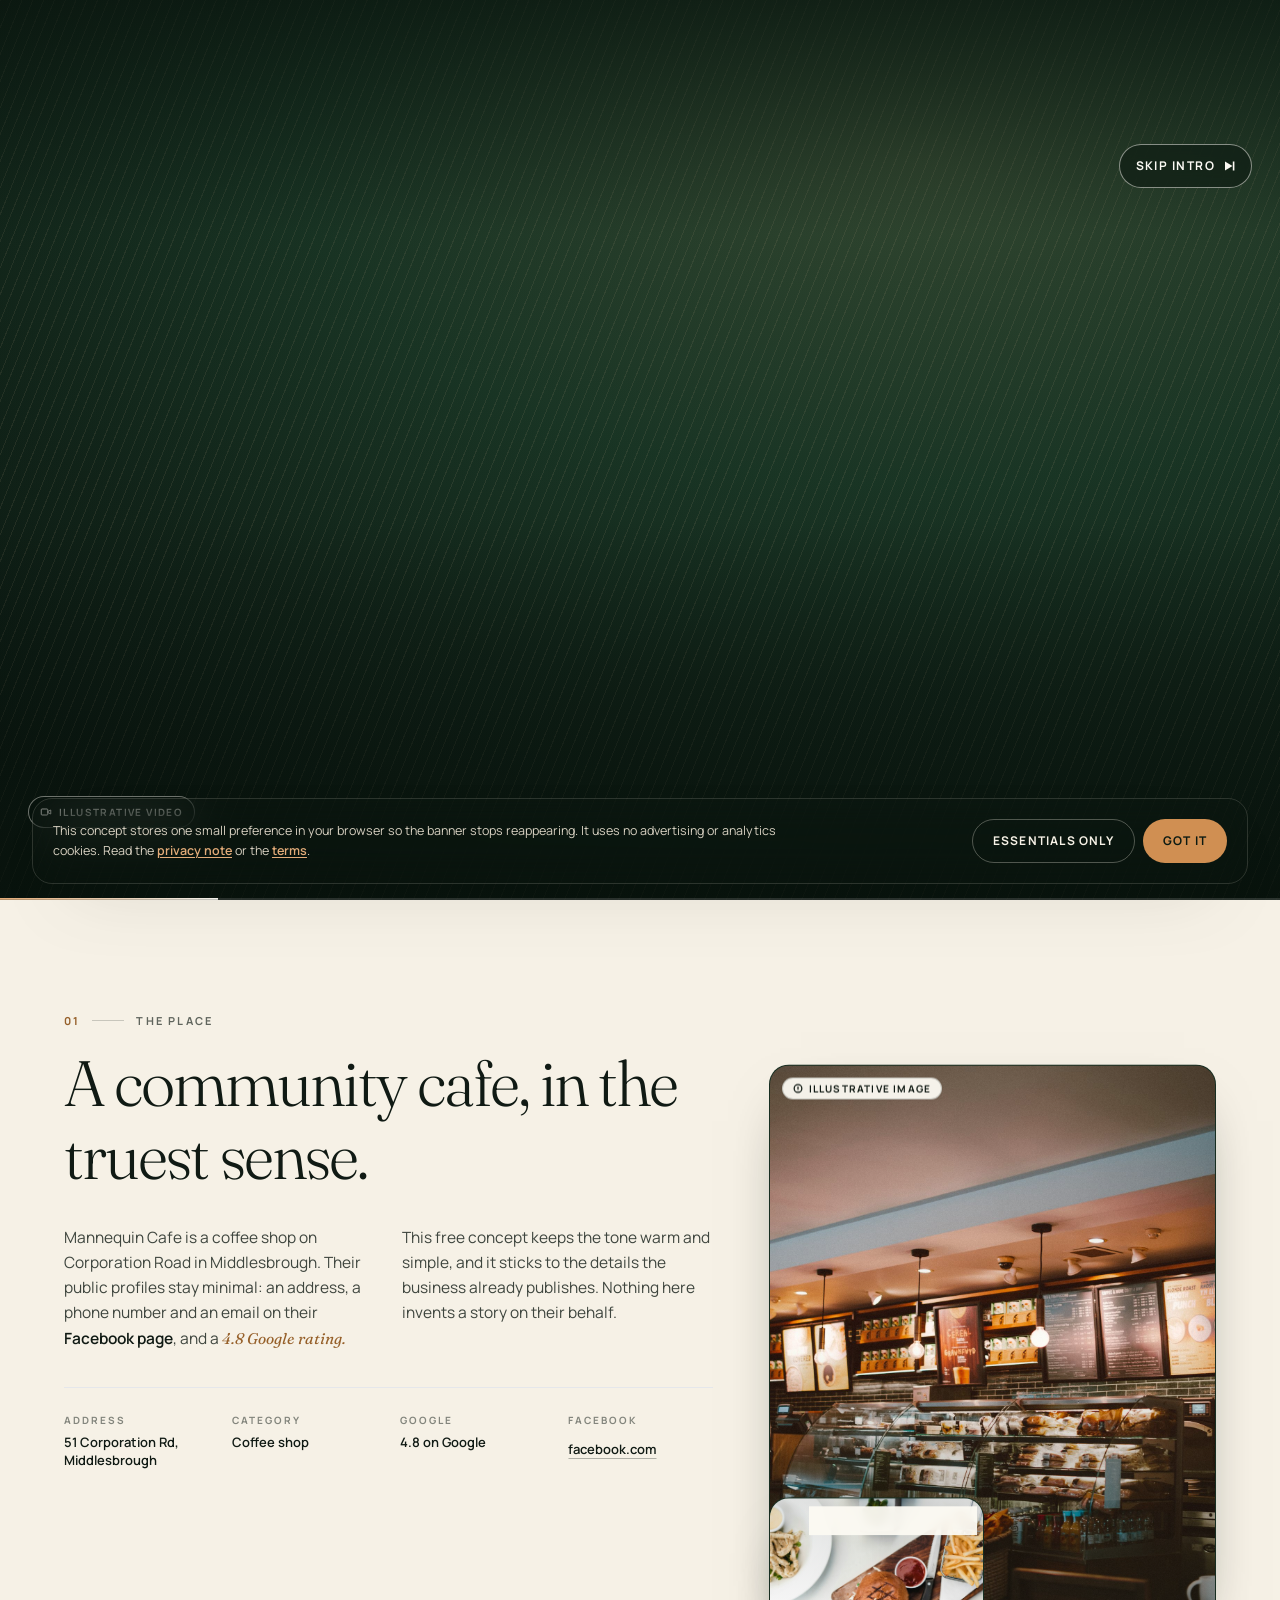
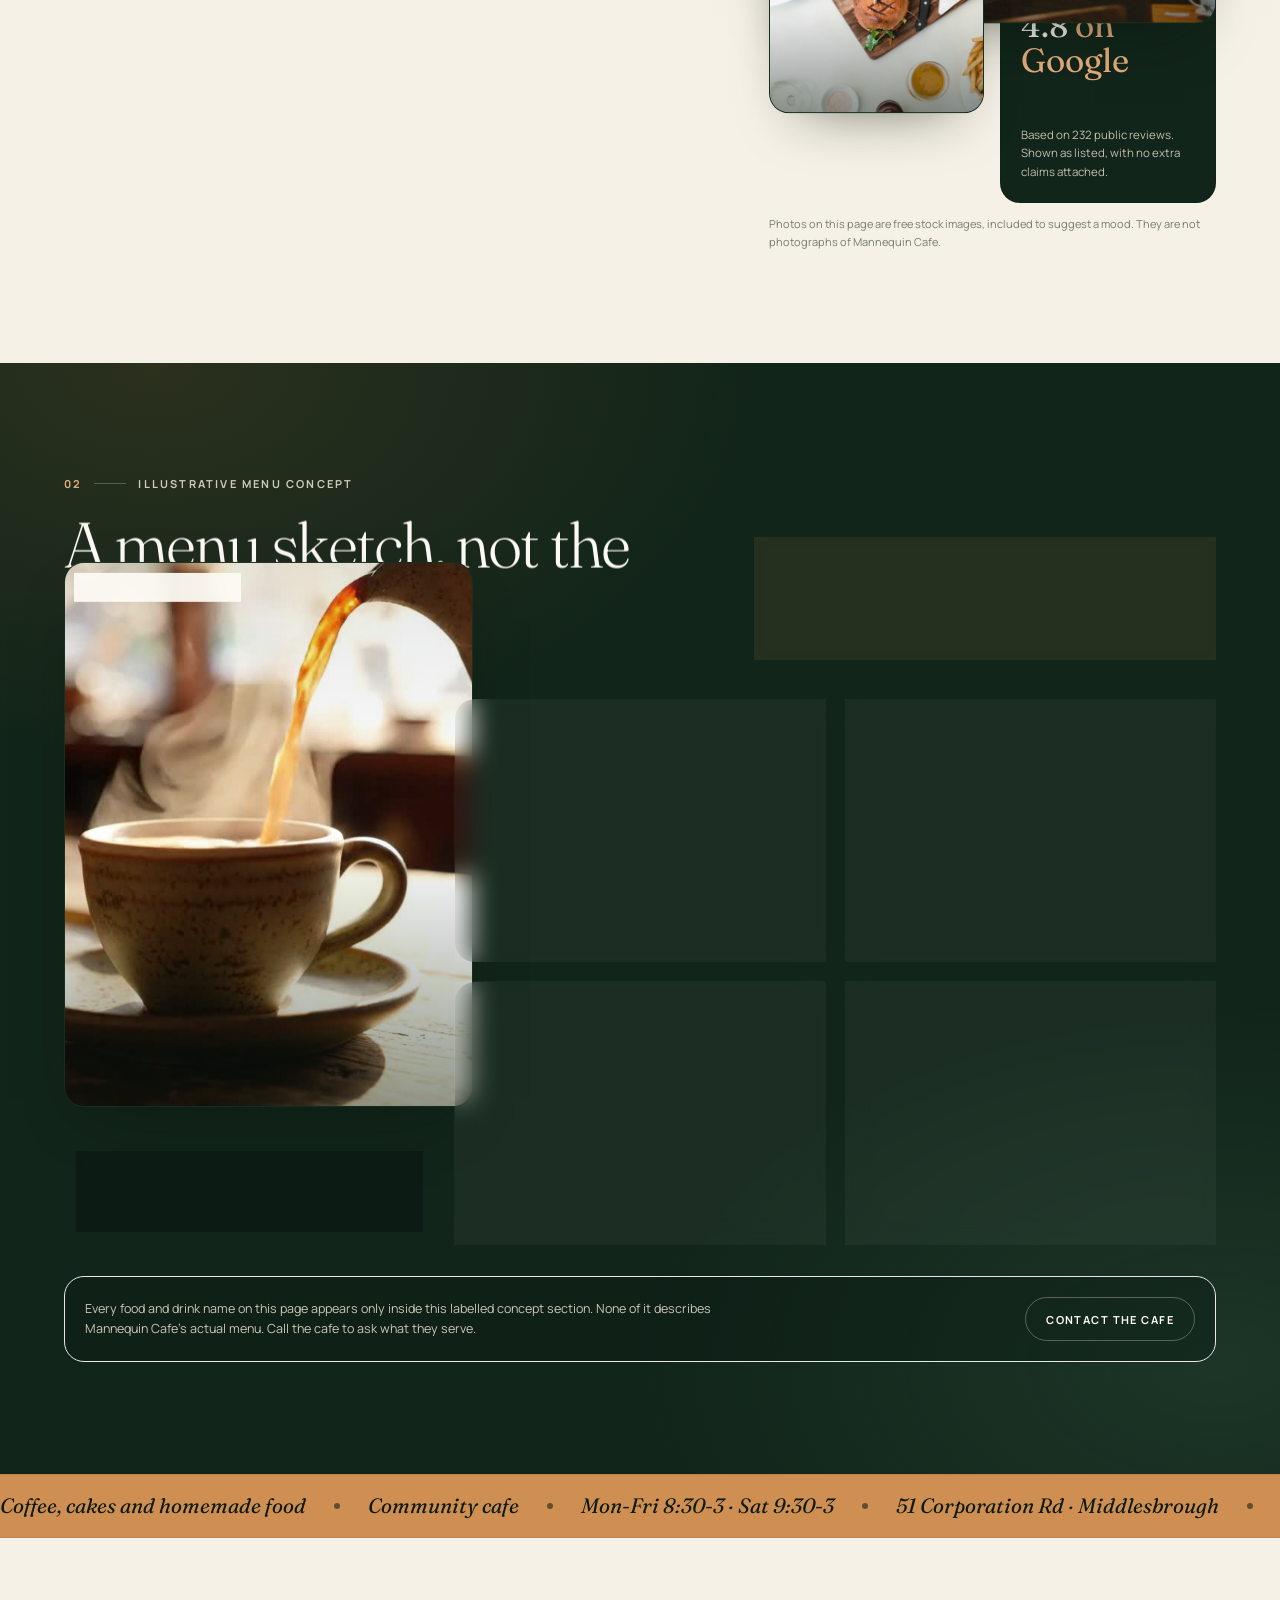
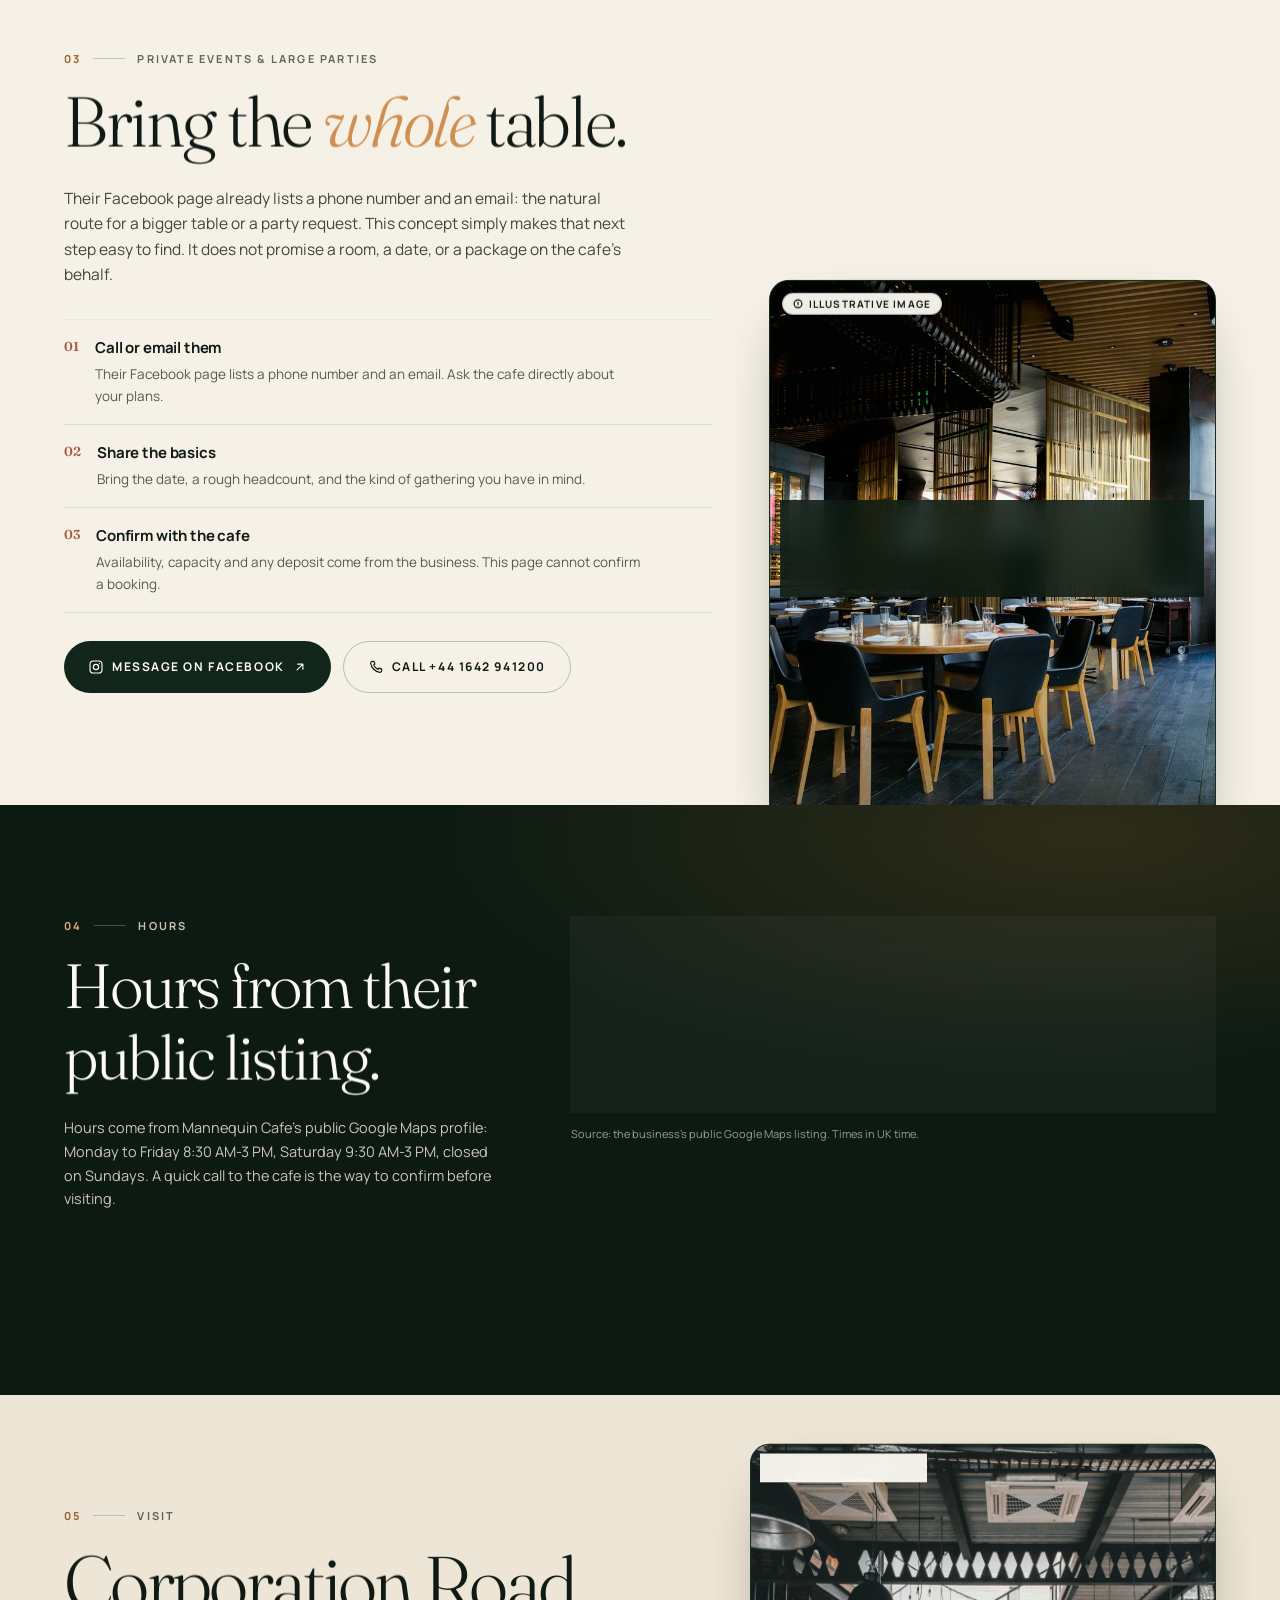
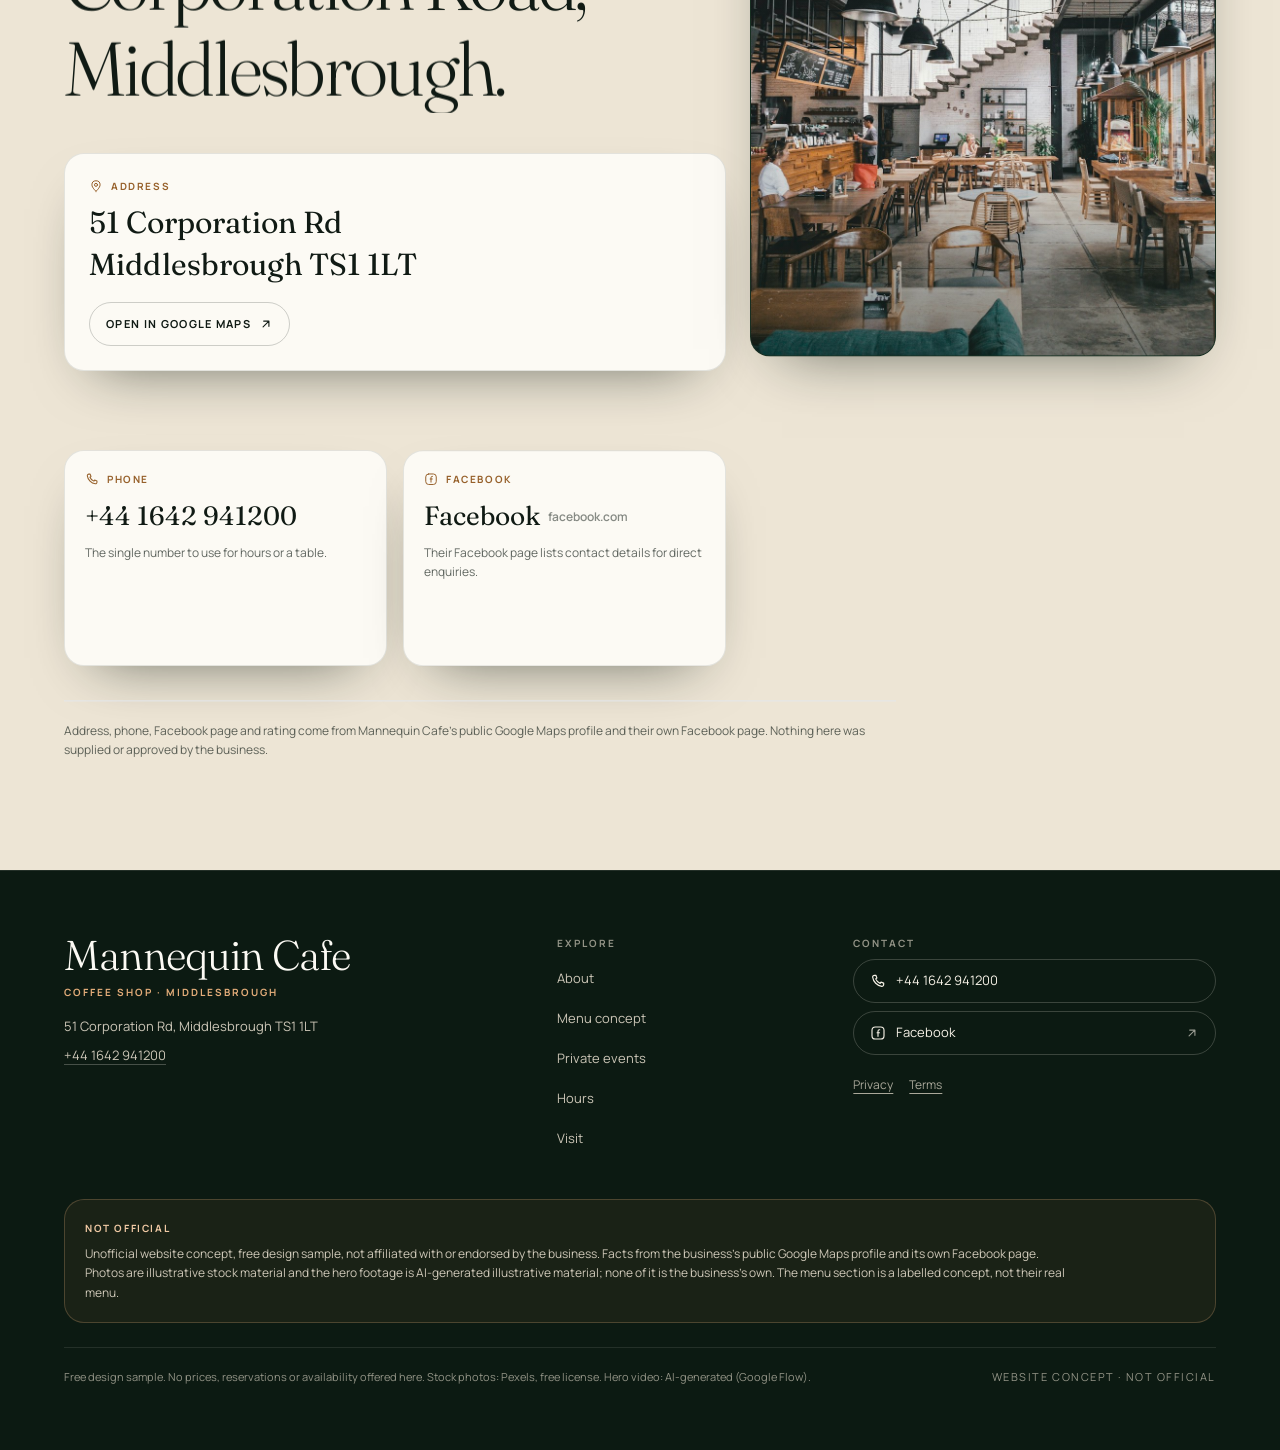
==== commit cc71e3bd: "Update index.html" ====
--- a/index.html
+++ b/index.html
@@ -46,19 +46,8 @@
       crossorigin
     />
     <link rel="stylesheet" href="./assets/fonts/fonts.css" />
-    <script type="module" crossorigin src="./static/index-BShz_Dxt.js"></script>
+    <script type="module" crossorigin src="./static/3-index-BShz_Dxt.js"></script>
     <link rel="stylesheet" crossorigin href="./static/index-CjeqylPV.css">
-    <script>
-      // Route mobile frame requests to the coffee-specific replacement pack.
-      (() => {
-        const fetchOriginal = window.fetch.bind(window);
-        const routes = {
-          './assets/frames-m/3-pack.bin': './assets/frames-m/1-3-pack.bin',
-          './assets/frames-m/4-manifest.json': './assets/frames-m/2-4-manifest.json'
-        };
-        window.fetch = (input, options) => fetchOriginal(routes[input] || input, options);
-      })();
-    </script>
   </head>
   <body>
     <div id="root"></div>
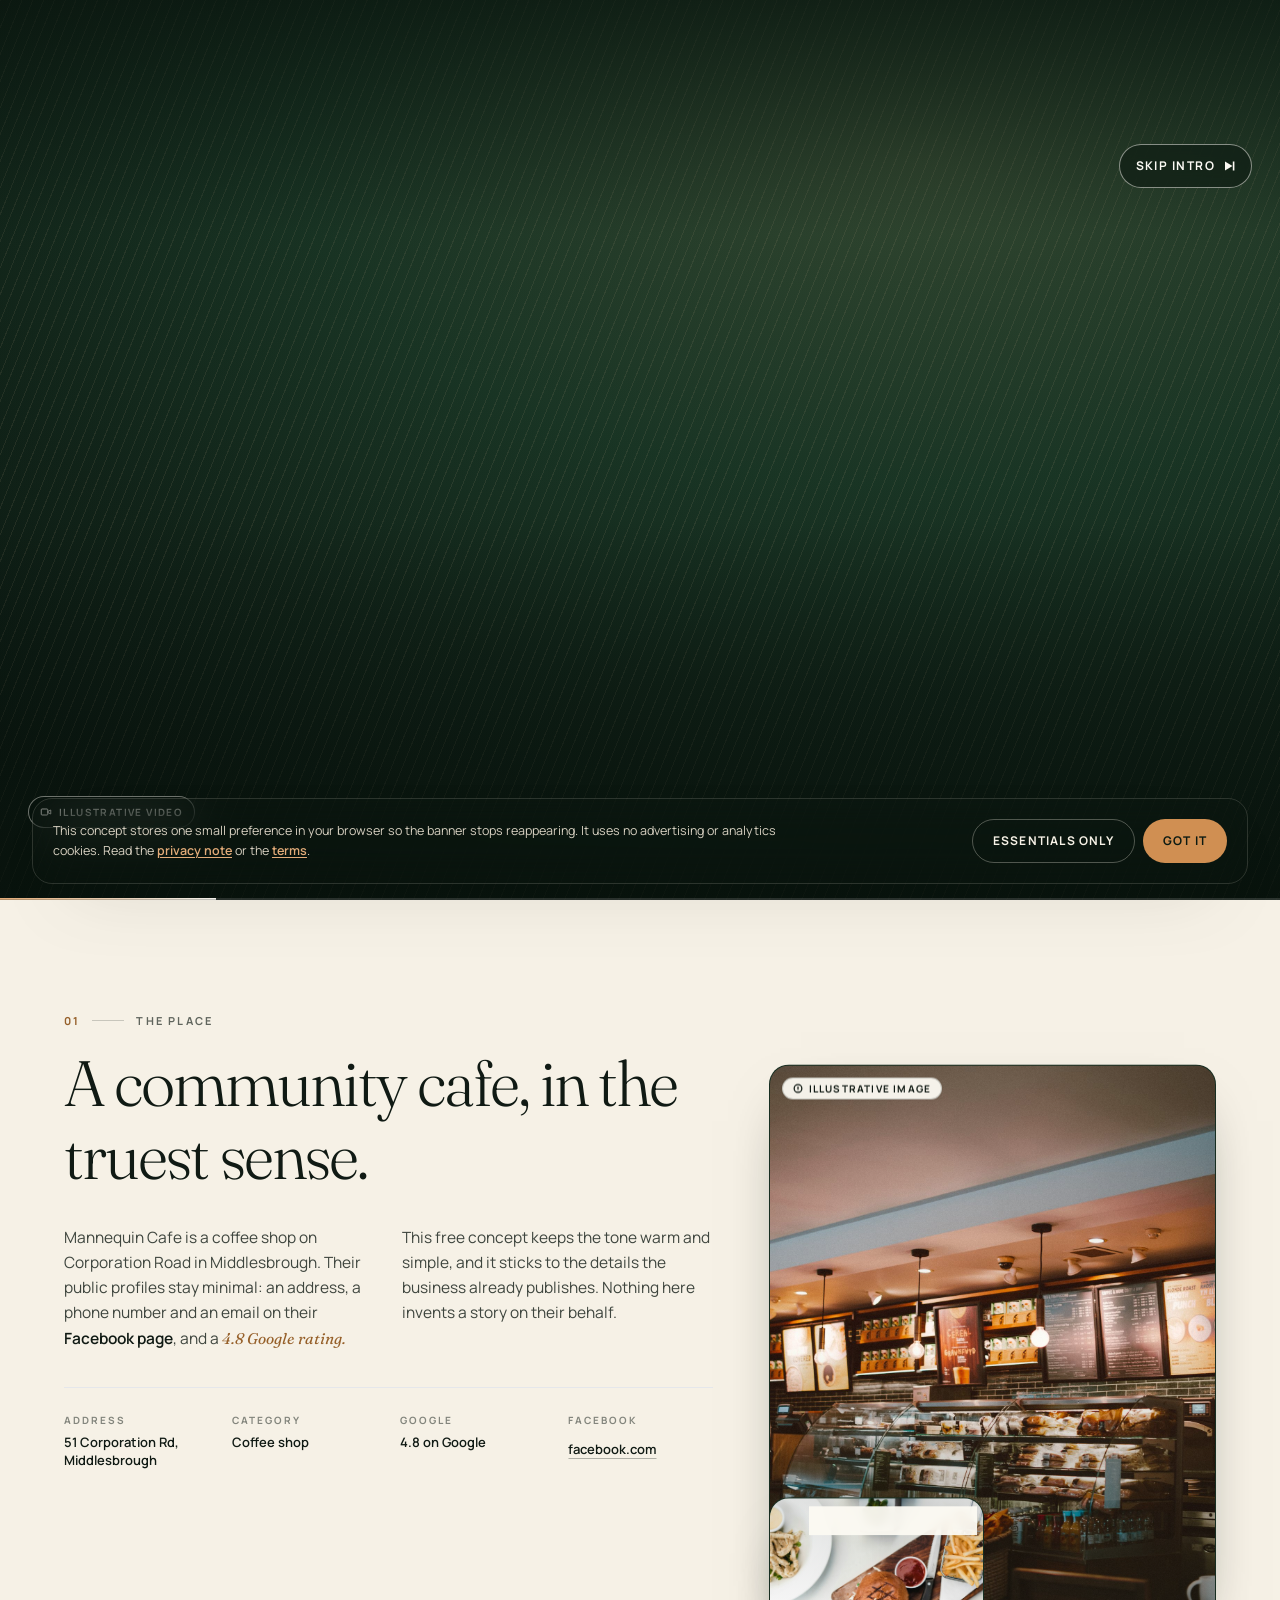
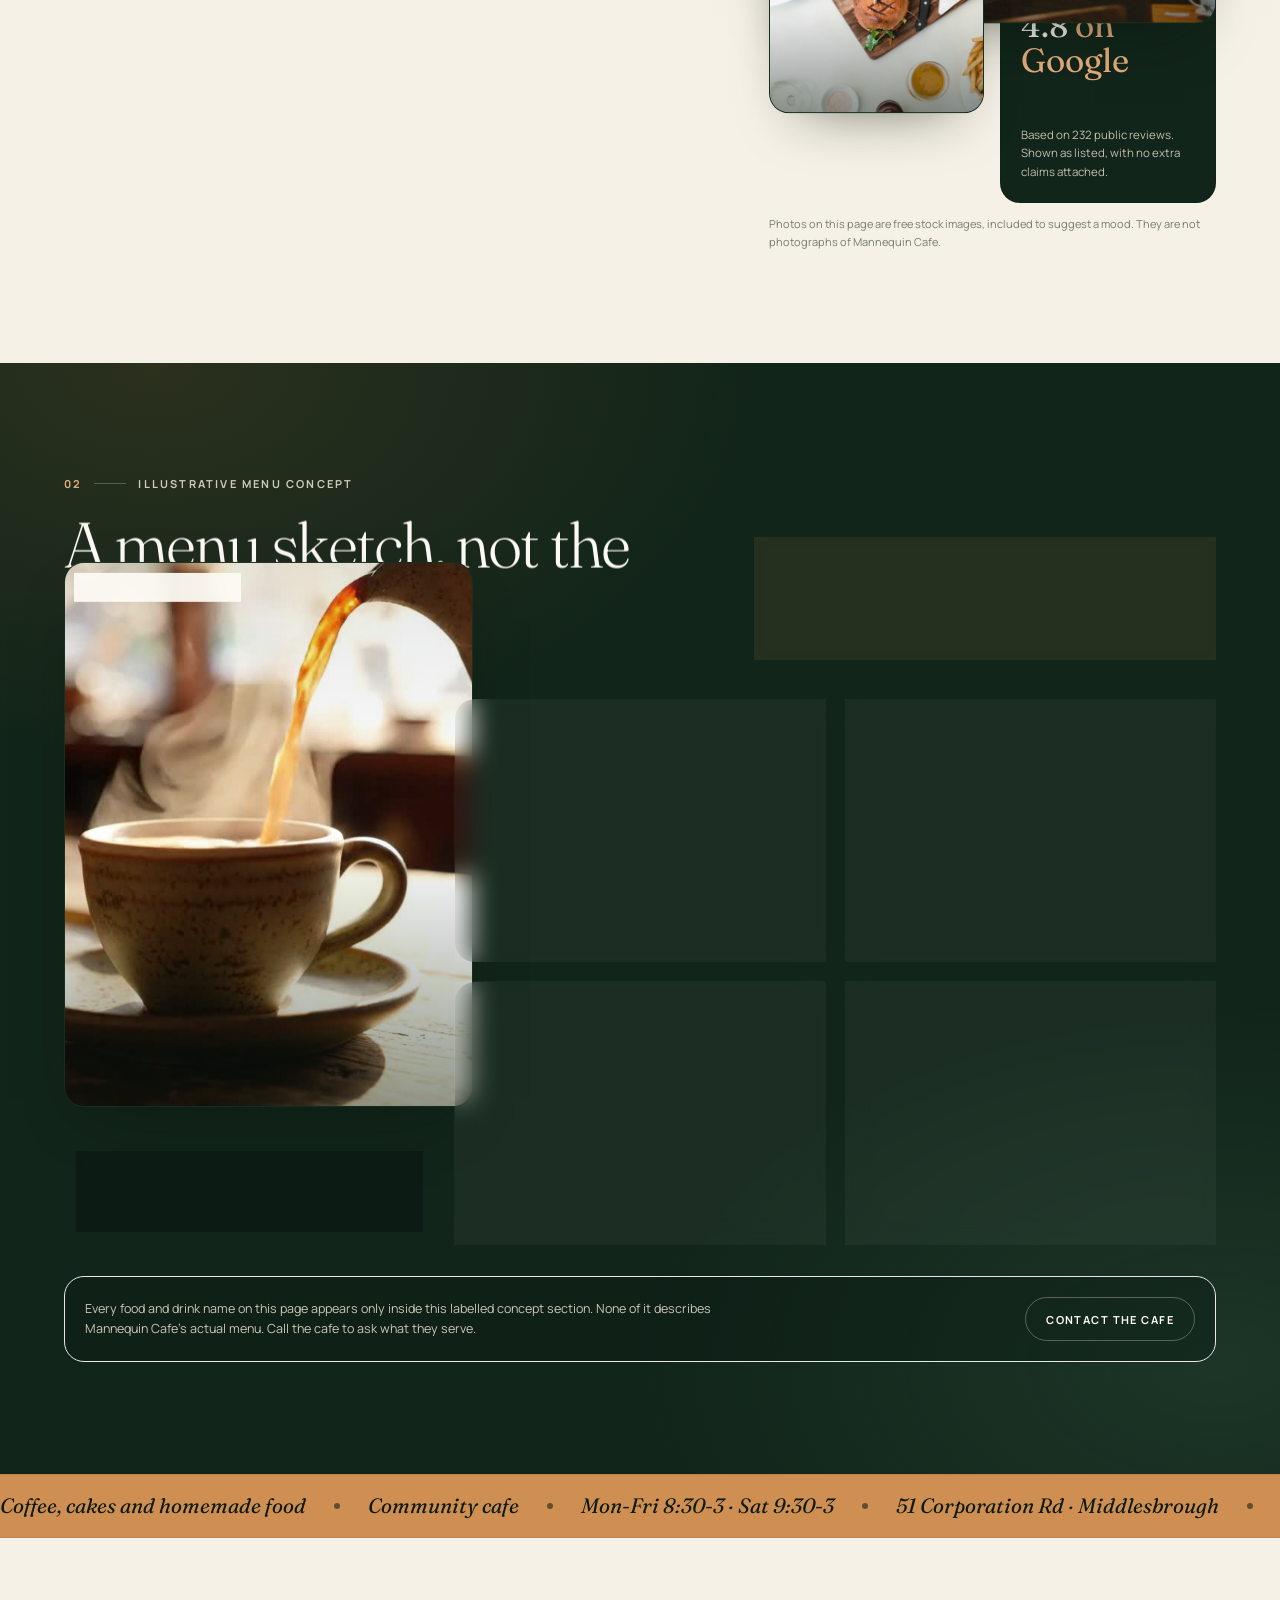
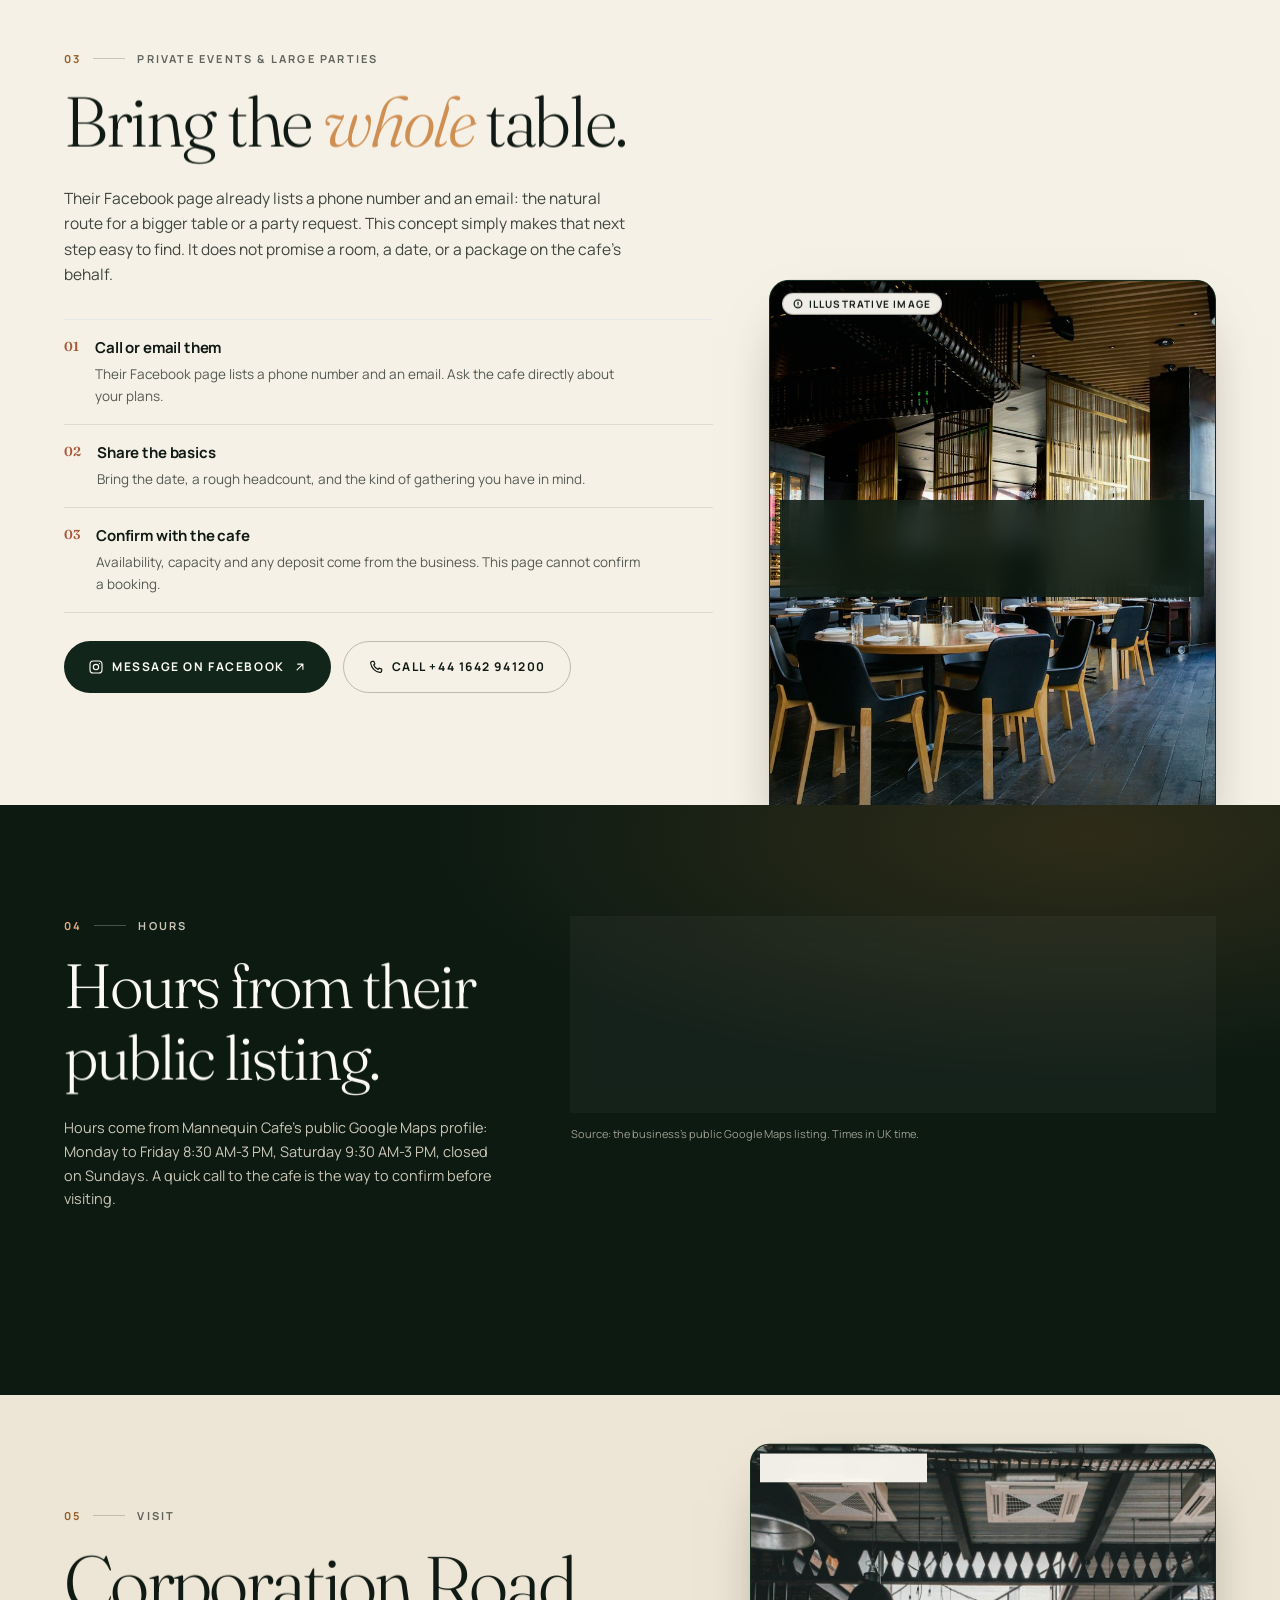
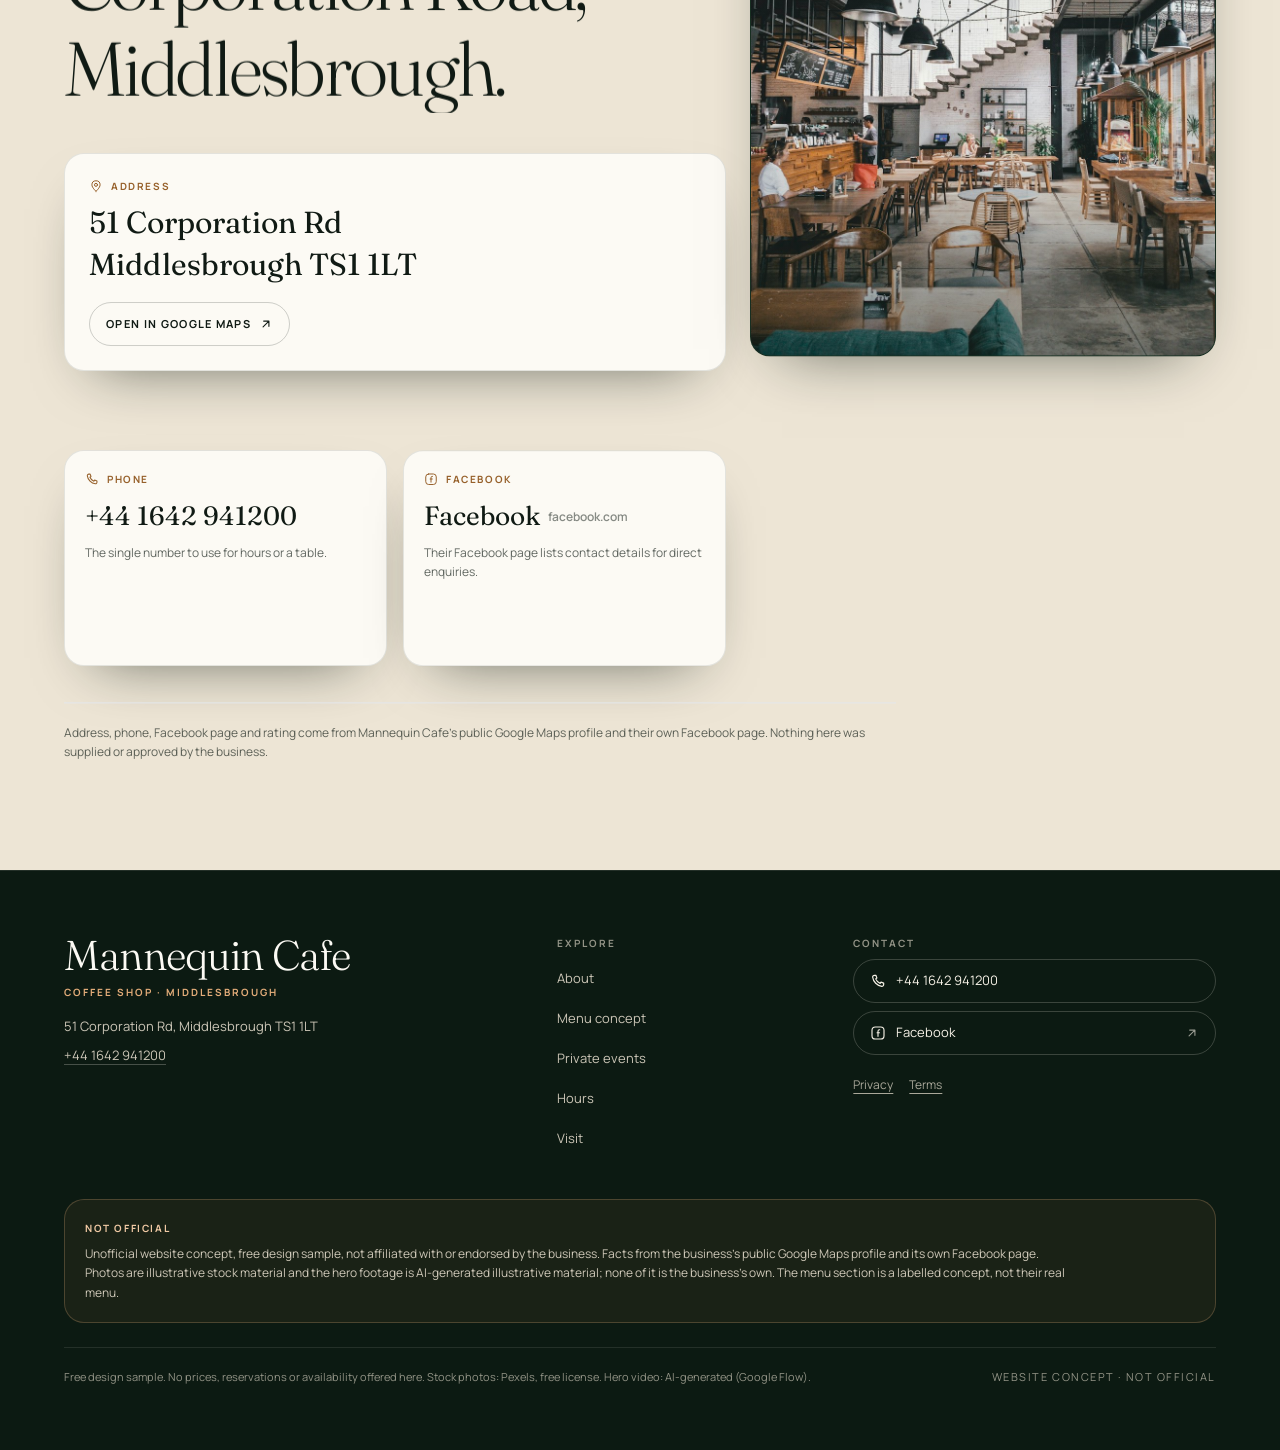
==== commit aea6448c: "Update index.html" ====
--- a/index.html
+++ b/index.html
@@ -48,6 +48,7 @@
     <link rel="stylesheet" href="./assets/fonts/fonts.css" />
     <script type="module" crossorigin src="./static/3-index-BShz_Dxt.js"></script>
     <link rel="stylesheet" crossorigin href="./static/index-CjeqylPV.css">
+    <style>@media(max-width:600px){main button{margin-top:24px}}</style>
   </head>
   <body>
     <div id="root"></div>
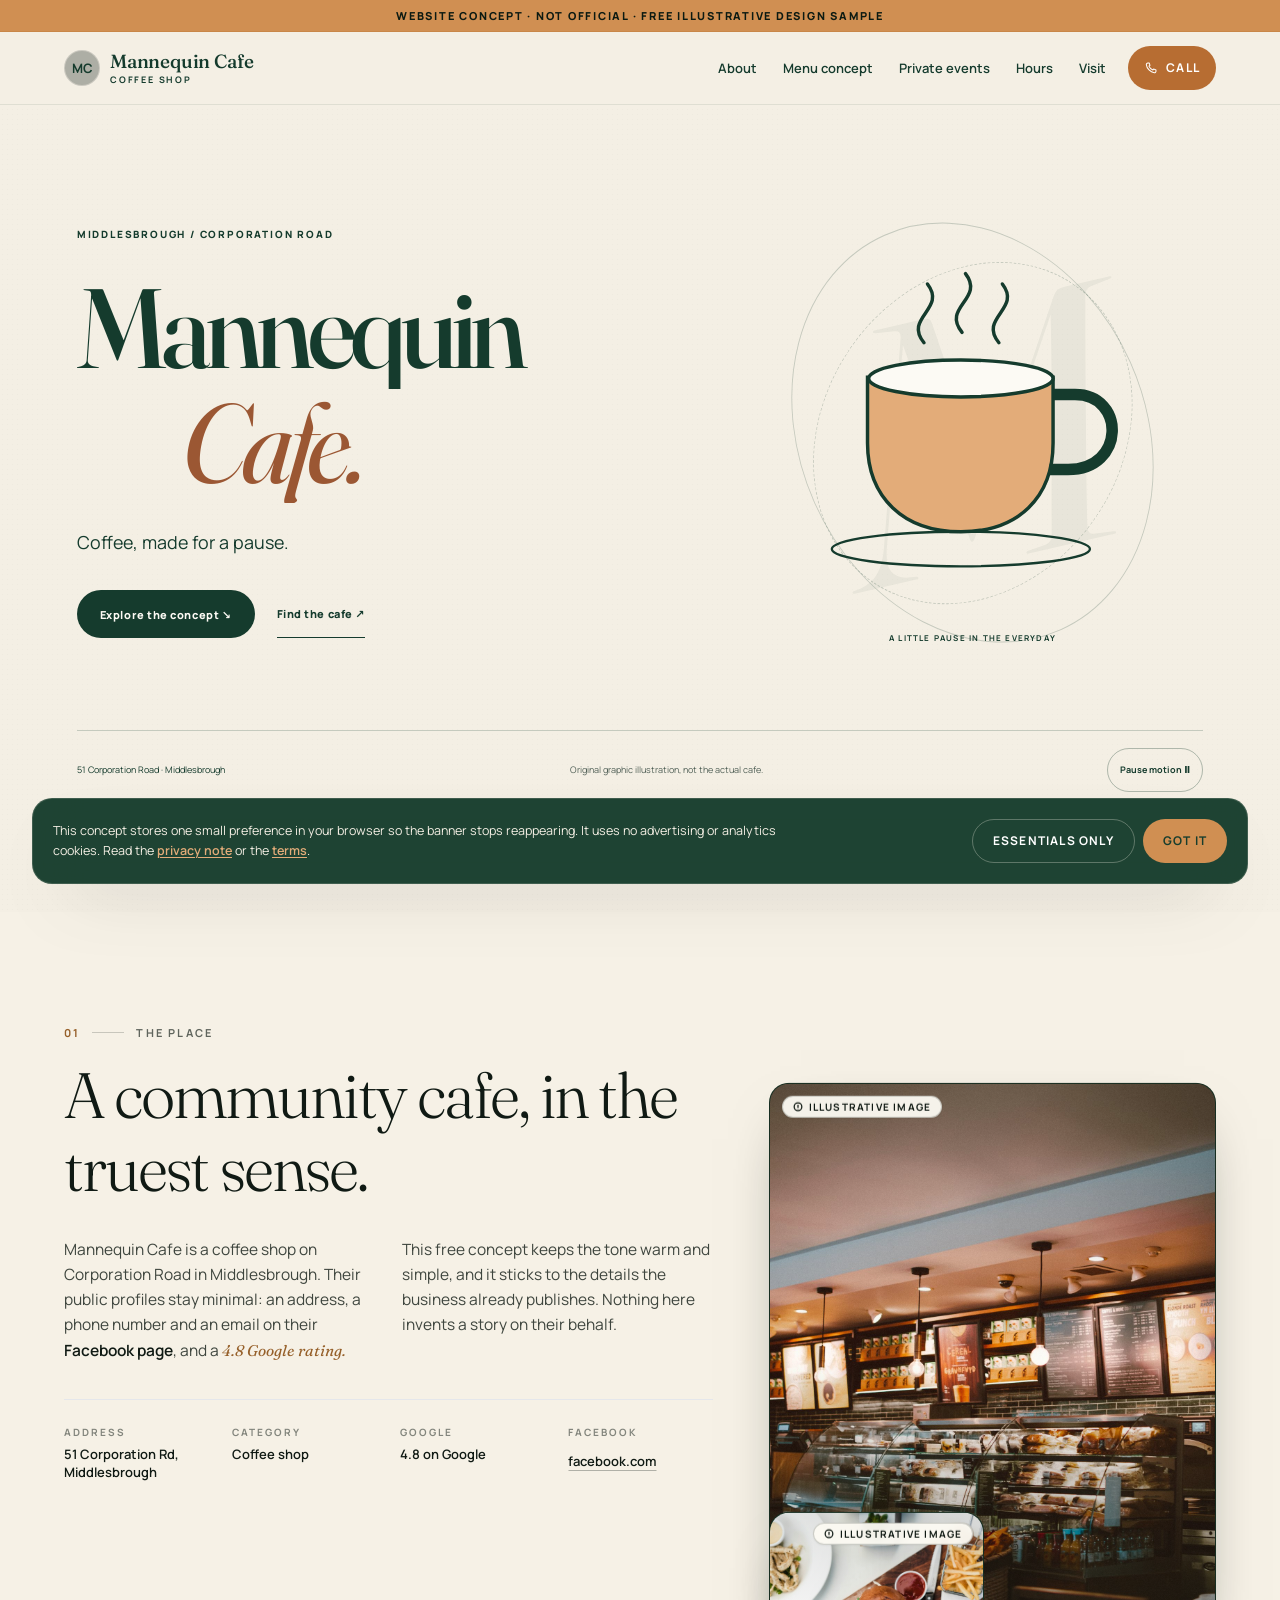
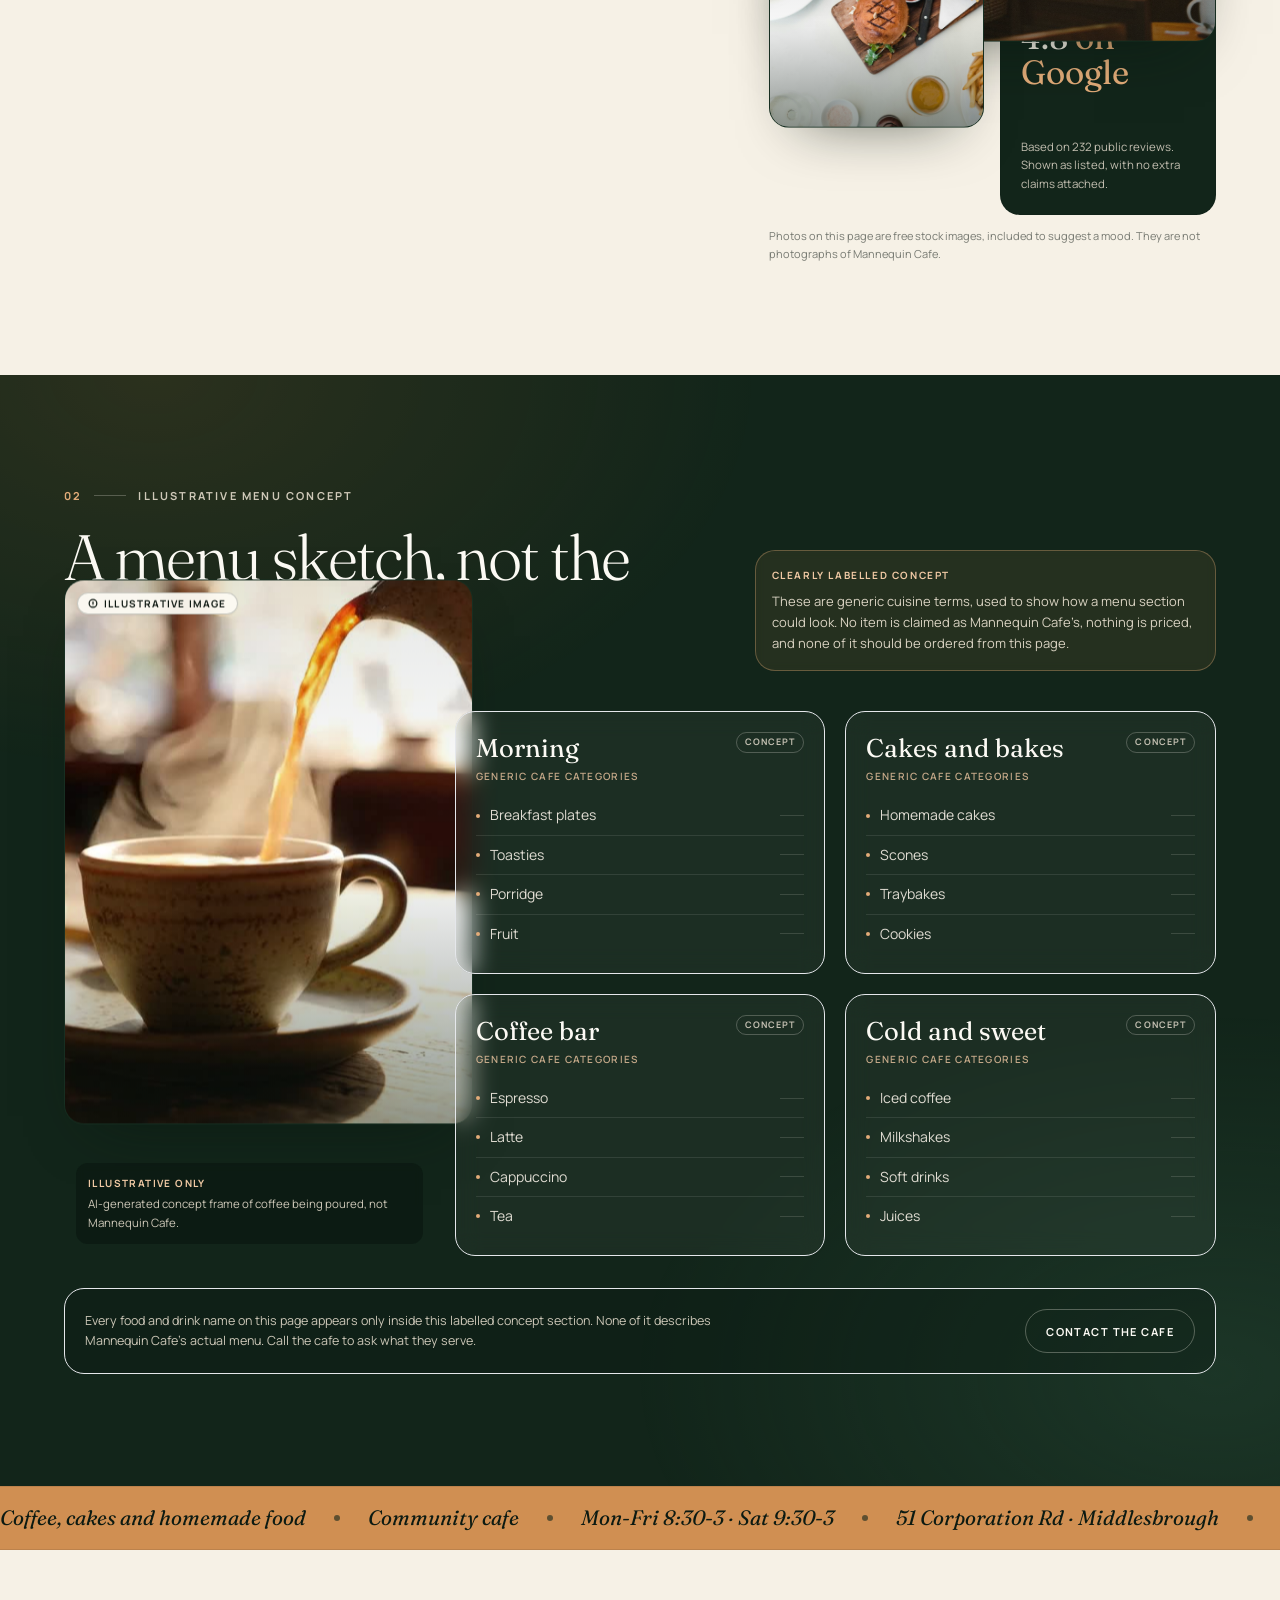
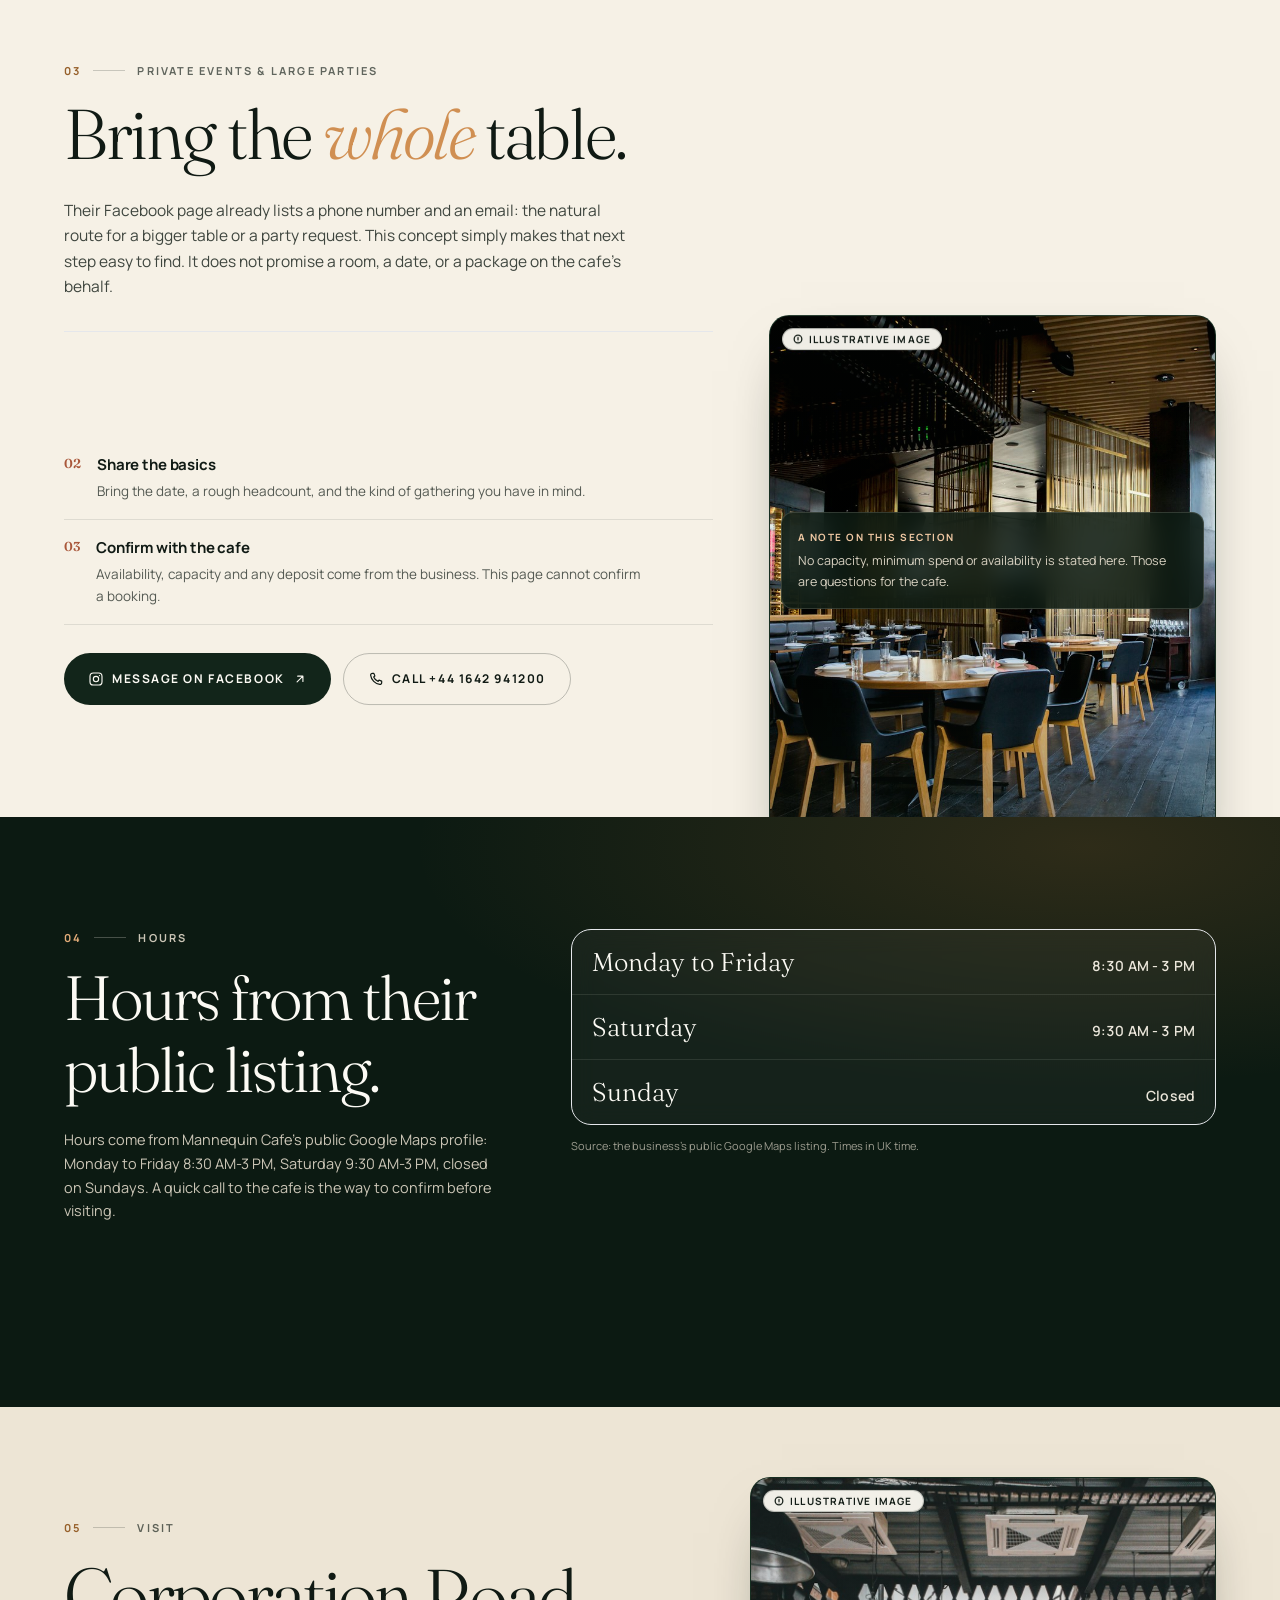
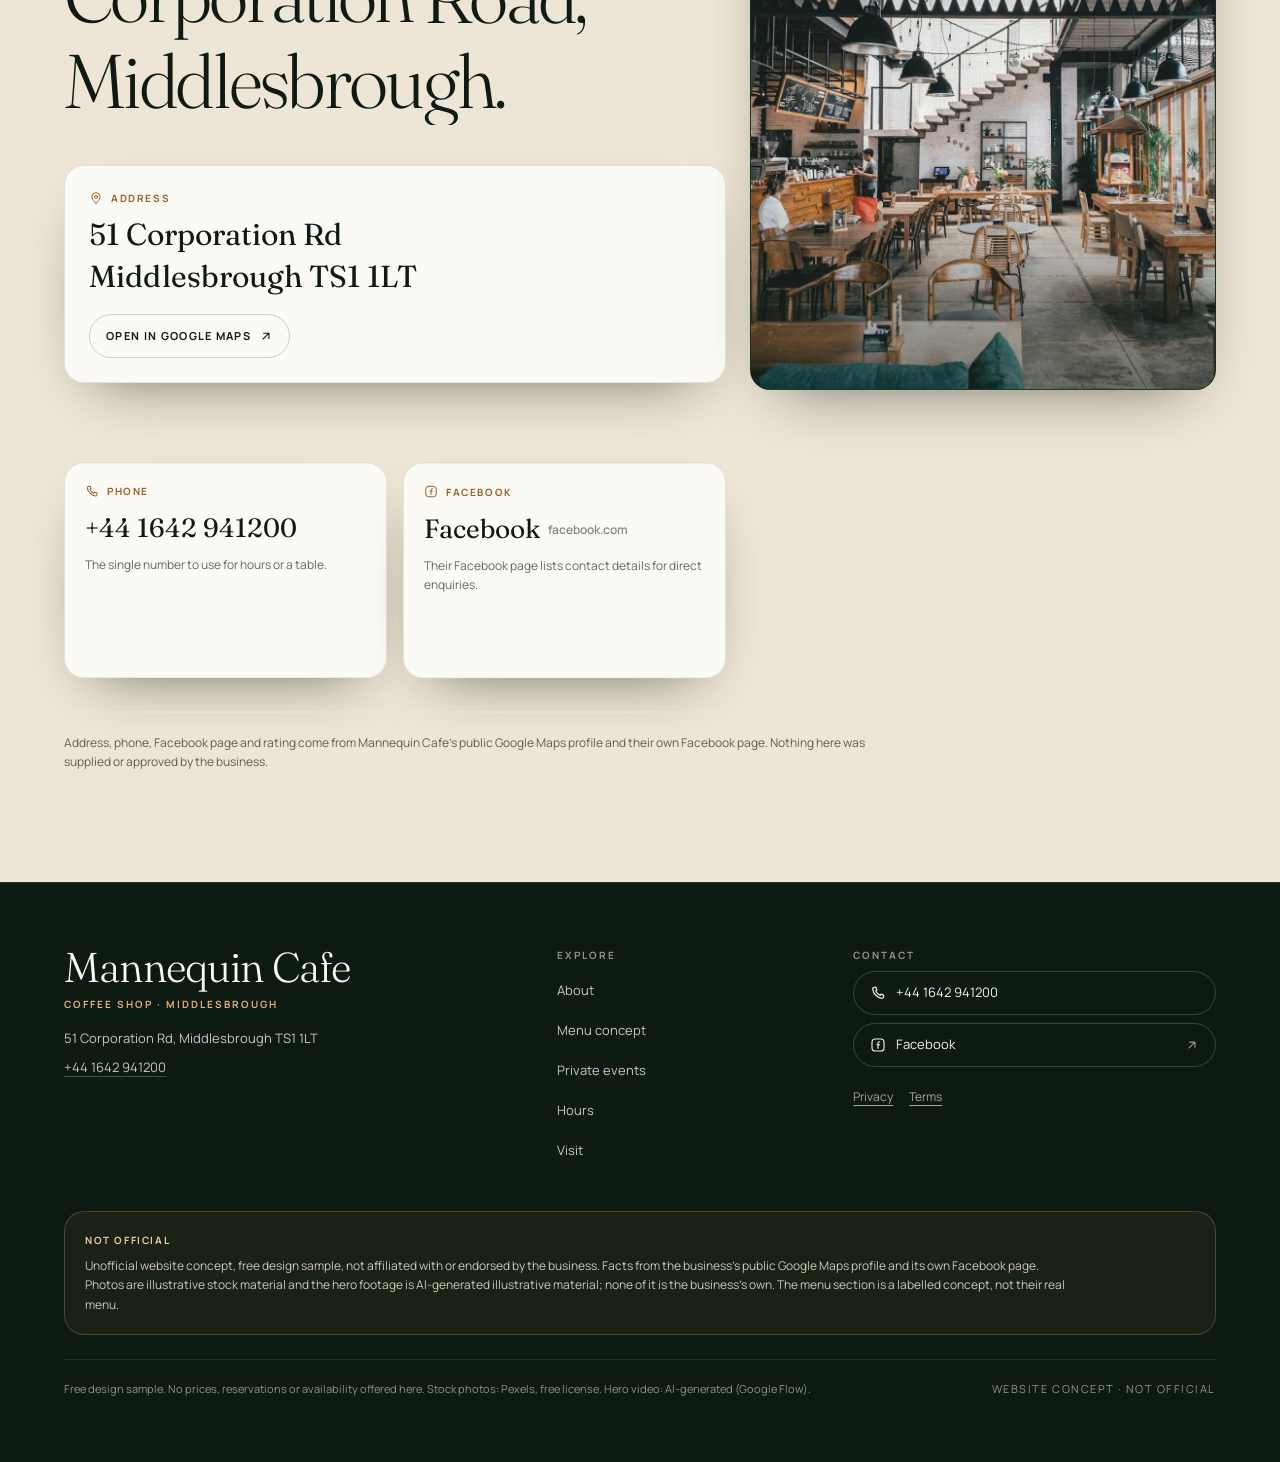
==== commit 3eb0fc00: "Update index.html" ====
--- a/index.html
+++ b/index.html
@@ -46,10 +46,10 @@
       crossorigin
     />
     <link rel="stylesheet" href="./assets/fonts/fonts.css" />
-    <script type="module" crossorigin src="./static/3-index-BShz_Dxt.js"></script>
+    <script type="module" crossorigin src="./4-hero-motion-app.js"></script>
     <link rel="stylesheet" crossorigin href="./static/index-CjeqylPV.css">
     <style>@media(max-width:600px){main button{margin-top:24px}}</style>
-  </head>
+  <link rel="stylesheet" href="./5-hero-motion.css"></head>
   <body>
     <div id="root"></div>
   </body>
--- a/5-hero-motion.css
+++ b/5-hero-motion.css
@@ -0,0 +1,2 @@
+.mn-hero{position:relative;isolation:isolate;overflow:hidden;background:#f4efe4;color:#153b2d;min-height:min(880px,100svh);padding:calc(var(--header-h,84px) + 68px) 6% 24px;font-family:Manrope,system-ui,sans-serif}.mn-grain{position:absolute;inset:0;z-index:-1;background-image:radial-gradient(#193d2c12 .6px,transparent .6px);background-size:5px 5px;opacity:.4}.mn-hero-main{max-width:1500px;margin:auto;display:grid;grid-template-columns:1.4fr 1fr;align-items:center;gap:20px;min-height:520px}.mn-kicker{font-size:10px;font-weight:800;letter-spacing:.18em;margin-bottom:32px}.mn-copy h1{font:500 clamp(60px,8.8vw,142px)/.95 Fraunces,Georgia,serif;letter-spacing:-.055em;margin:0}.mn-line{display:block;overflow:hidden;padding:0 .08em .07em 0}.mn-line-inner{display:block;animation:mn-reveal 1.2s cubic-bezier(.22,1,.36,1) both}.mn-line-two{margin-left:16%}.mn-line-two .mn-line-inner{animation-delay:.18s;color:#9b5733;font-weight:400}.mn-rotator{min-height:62px;margin:25px 0 0;max-width:440px;overflow:hidden;font-size:clamp(15px,1.4vw,20px);line-height:1.6}.mn-changing{display:block;animation:mn-word .65s cubic-bezier(.22,1,.36,1) both}.mn-actions{display:flex;flex-wrap:wrap;gap:22px;align-items:center}.mn-actions a{display:inline-flex;min-height:48px;align-items:center;font-size:11px;font-weight:800;letter-spacing:.05em;text-decoration:none;transition:transform .25s,background .25s}.mn-actions a:hover{transform:translateY(-3px)}.mn-primary{background:#153b2d;color:#fcfaf4;border-radius:999px;padding:14px 23px}.mn-primary:hover{background:#21583e}.mn-secondary{border-bottom:1px solid #153b2d}.mn-graphic{position:relative;aspect-ratio:1;min-width:0;display:flex;align-items:center;justify-content:center;animation:mn-appear 1.2s .3s both}.mn-orbit{position:absolute;inset:3%;border:1px solid #173d2d35;border-radius:50%;transform:rotate(-24deg) scaleX(.8)}.mn-orbit-two{inset:11%;border-style:dashed;transform:rotate(34deg) scaleX(.83);animation:mn-orbit 24s linear infinite}.mn-graphic-number{font:italic 400 360px/.8 Fraunces,Georgia,serif;position:absolute;color:#173d2d0d;transform:rotate(-13deg)}.mn-cup{width:80%;position:relative;z-index:1;animation:mn-float 6s ease-in-out infinite;overflow:visible}.mn-graphic-caption{position:absolute;bottom:4%;font-size:8px;font-weight:700;letter-spacing:.15em}.mn-steam{stroke-dasharray:60;stroke-dashoffset:0;animation:mn-steam 3.4s ease-in-out infinite}.mn-steam-b{animation-delay:.7s}.mn-steam-c{animation-delay:1.4s}.mn-hero-bottom{max-width:1500px;margin:38px auto 0;border-top:1px solid #173d2d35;display:flex;justify-content:space-between;align-items:center;gap:16px;padding-top:17px;font-size:9px;line-height:1.6}.mn-hero-bottom p{margin:0}.mn-hero-bottom span{color:#516057}.mn-hero-bottom button{min-height:44px;padding:8px 12px;border:1px solid #173d2d50;border-radius:999px;font-size:9px;font-weight:700;white-space:nowrap;cursor:pointer}.mn-sr{position:absolute;width:1px;height:1px;overflow:hidden;clip:rect(0,0,0,0);white-space:nowrap}.mn-hero a:focus-visible,.mn-hero button:focus-visible{outline:3px solid #9b5733;outline-offset:5px}.mn-paused *{animation-play-state:paused!important}@keyframes mn-reveal{from{transform:translateY(115%) rotate(3deg);opacity:0}to{transform:none;opacity:1}}@keyframes mn-word{from{transform:translateY(20px);opacity:0}to{transform:none;opacity:1}}@keyframes mn-appear{from{opacity:0;transform:scale(.9) rotate(-6deg)}to{opacity:1;transform:none}}@keyframes mn-float{0%,100%{transform:translateY(0) rotate(-3deg)}50%{transform:translateY(-10px) rotate(1deg)}}@keyframes mn-steam{0%,100%{opacity:.3;transform:translateY(2px)}50%{opacity:.9;transform:translateY(-5px)}}@keyframes mn-orbit{from{transform:rotate(34deg) scaleX(.83)}to{transform:rotate(394deg) scaleX(.83)}}@media(max-width:800px){.mn-hero{padding:calc(var(--header-h,70px) + 35px) 6% 20px;min-height:auto}.mn-hero-main{grid-template-columns:1fr;gap:12px;min-height:0}.mn-copy h1{font-size:clamp(55px,14vw,96px)}.mn-kicker{font-size:8px;margin-bottom:23px}.mn-line-two{margin-left:24%}.mn-rotator{min-height:50px;font-size:14px;margin-top:17px}.mn-actions{gap:17px}.mn-actions a{font-size:10px}.mn-primary{padding:11px 18px}.mn-graphic{width:68%;max-width:310px;margin:6px auto 0}.mn-graphic-number{font-size:230px}.mn-hero-bottom{margin-top:16px;flex-wrap:wrap;gap:8px;font-size:8px}.mn-hero-bottom span{max-width:57%}.mn-hero-bottom p{width:100%}.mn-hero-bottom button{margin-top:0!important;margin-left:auto;font-size:8px}.mn-graphic-caption{font-size:7px}}@media(prefers-reduced-motion:reduce){.mn-hero *{animation:none!important;transition:none!important}.mn-line-inner,.mn-changing,.mn-graphic{opacity:1!important;transform:none!important}}
+#site-header{background:#f4efe4f5!important;border-bottom:1px solid #173d2d18!important;color:#153b2d!important}#site-header a,#site-header button,#site-header a span,#site-header svg{color:#153b2d!important}#site-header a[href^="tel:"]{background:#b76d32!important;color:#fff!important}#site-header a[href^="tel:"] svg{color:#fff!important}[aria-label="Cookie notice"]>div{background:#173d2df7!important;color:#fff!important}[aria-label="Cookie notice"] p{color:#f4efe4!important}[aria-label="Cookie notice"] button:first-child{color:#fff!important}[aria-label="Cookie notice"] button:last-child{color:#173d2d!important}
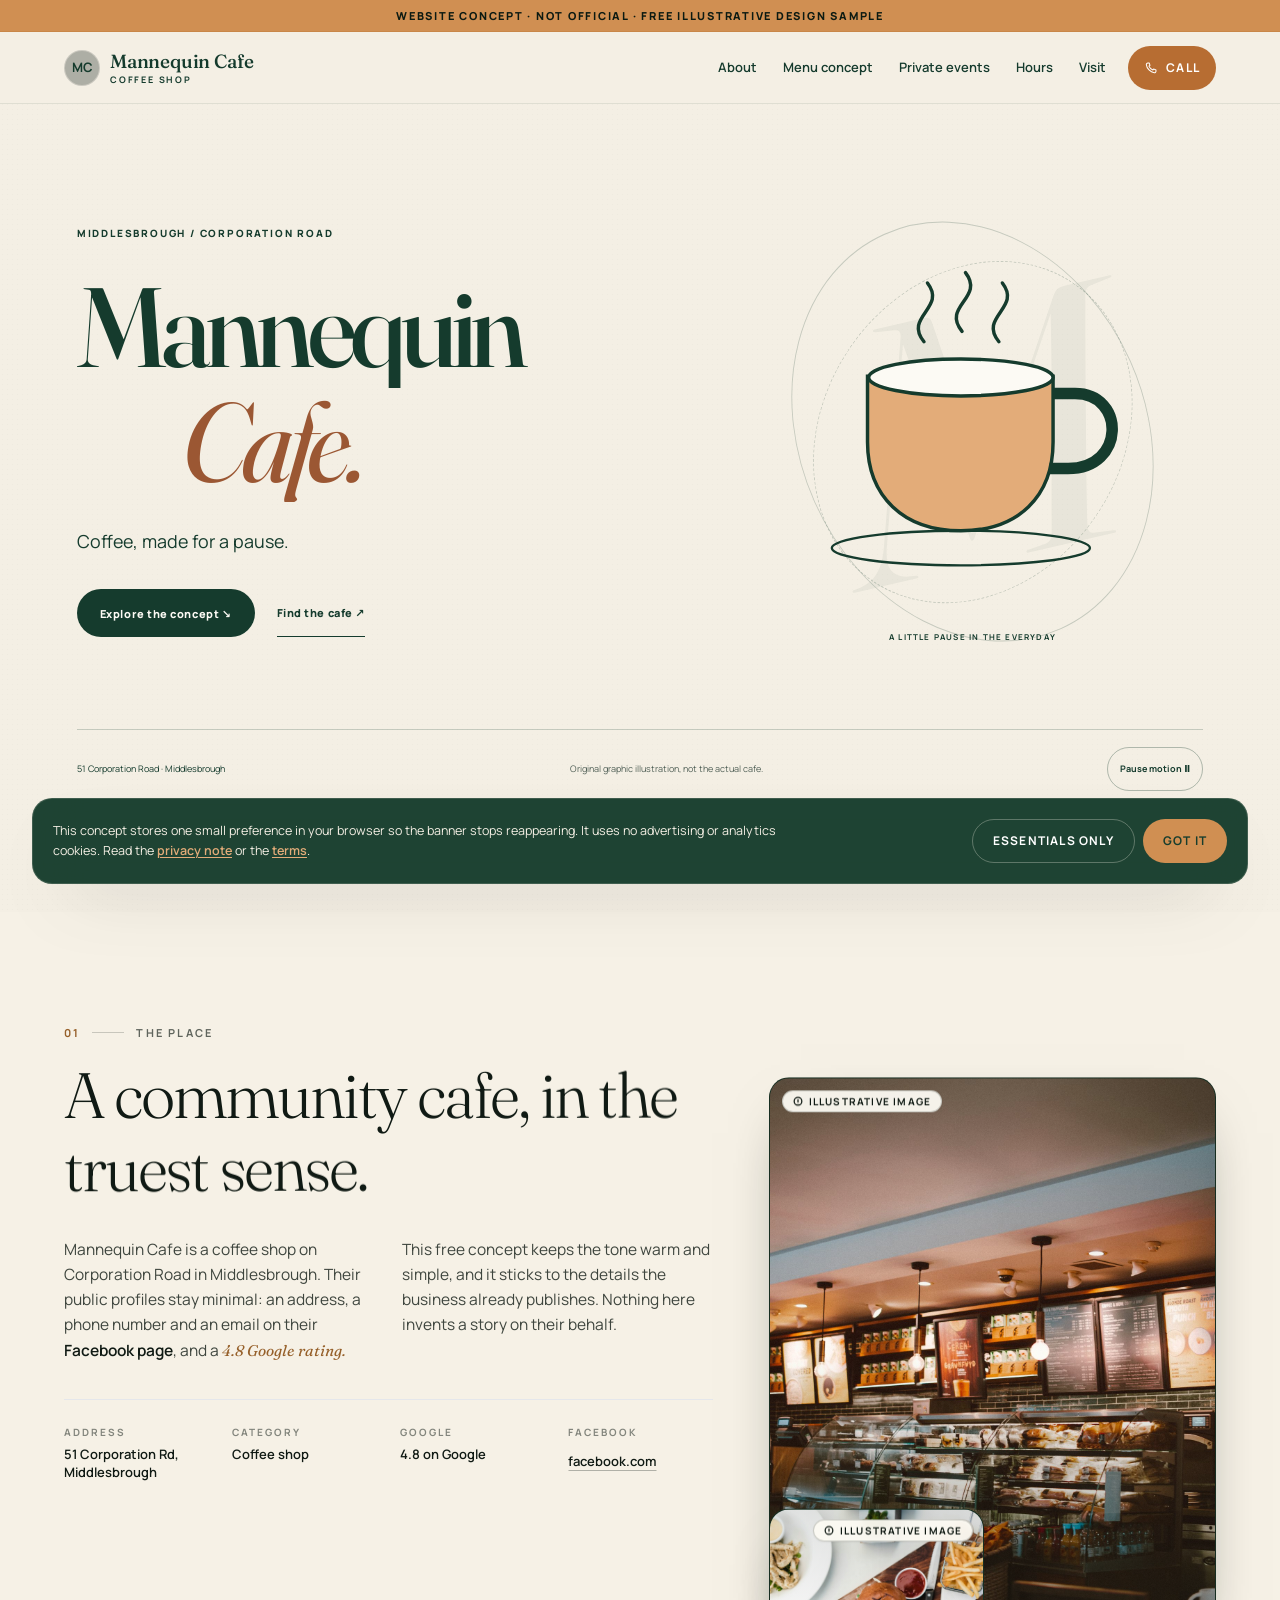
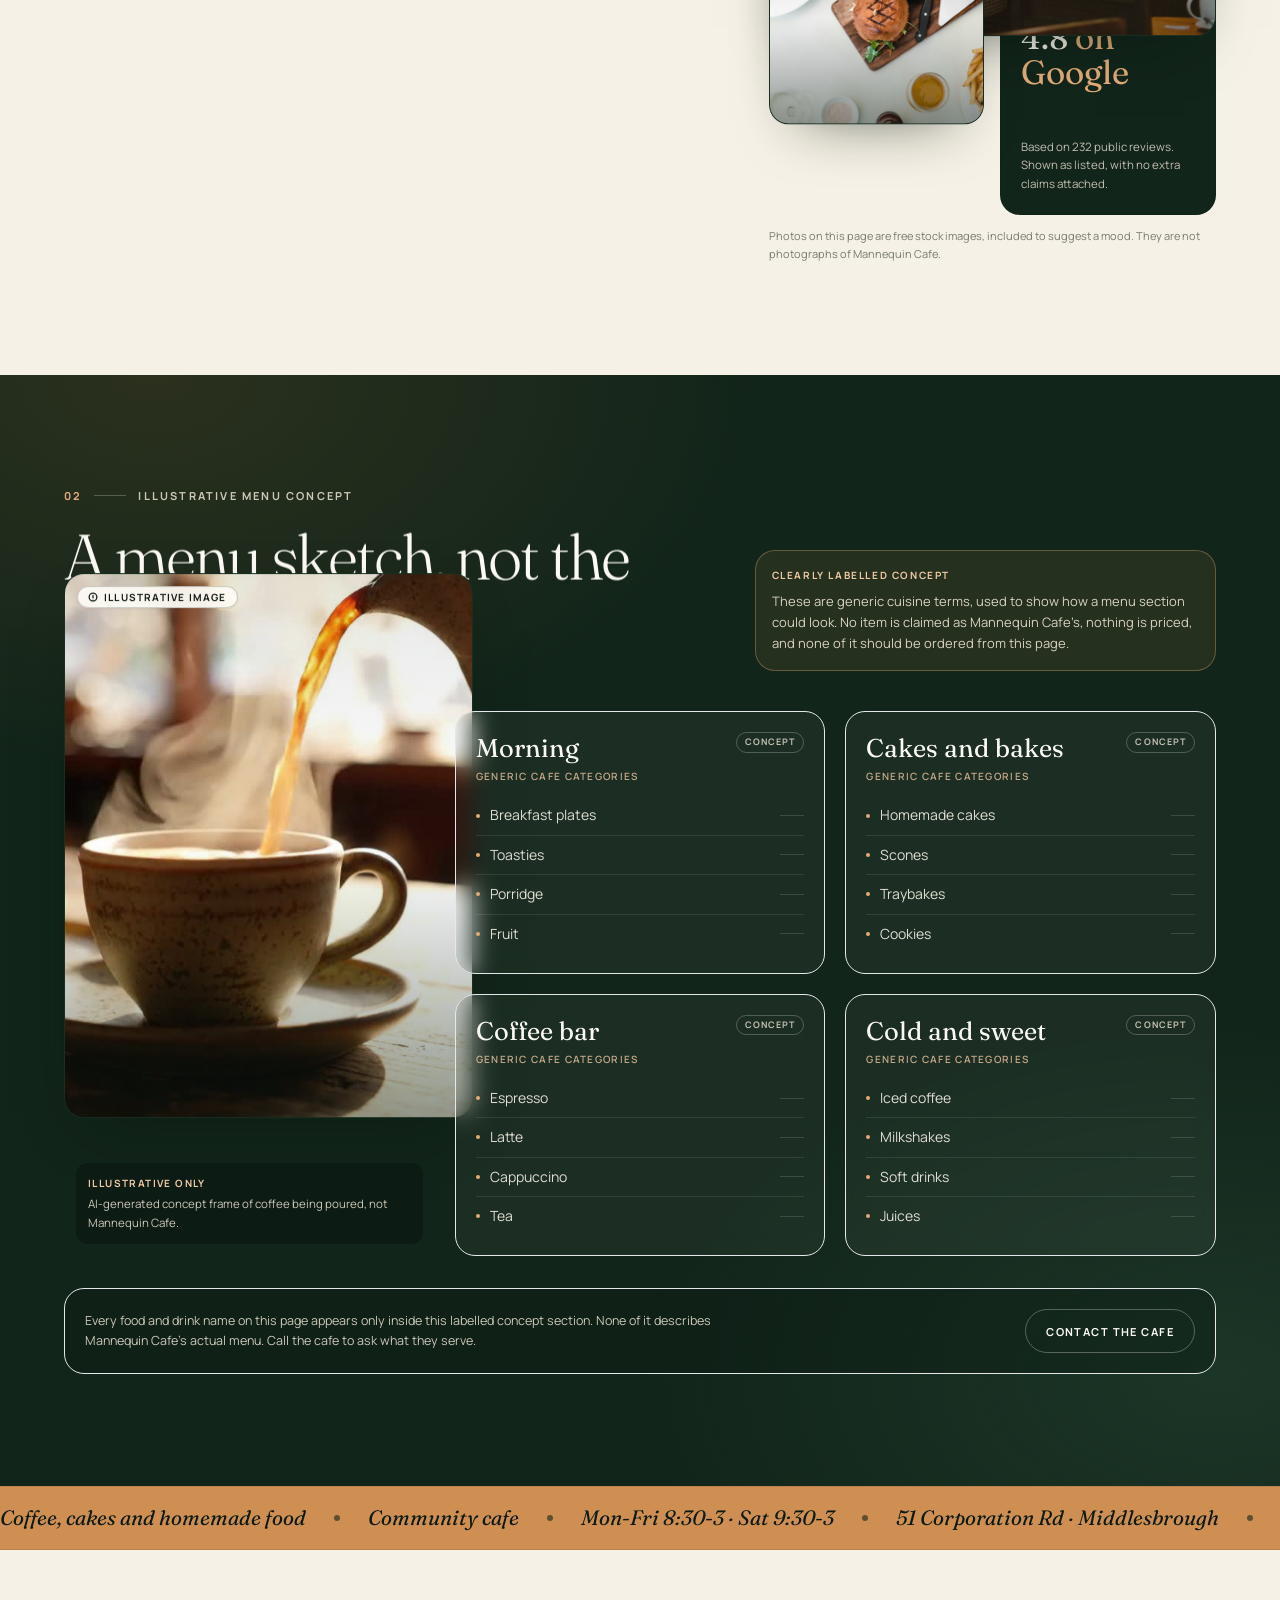
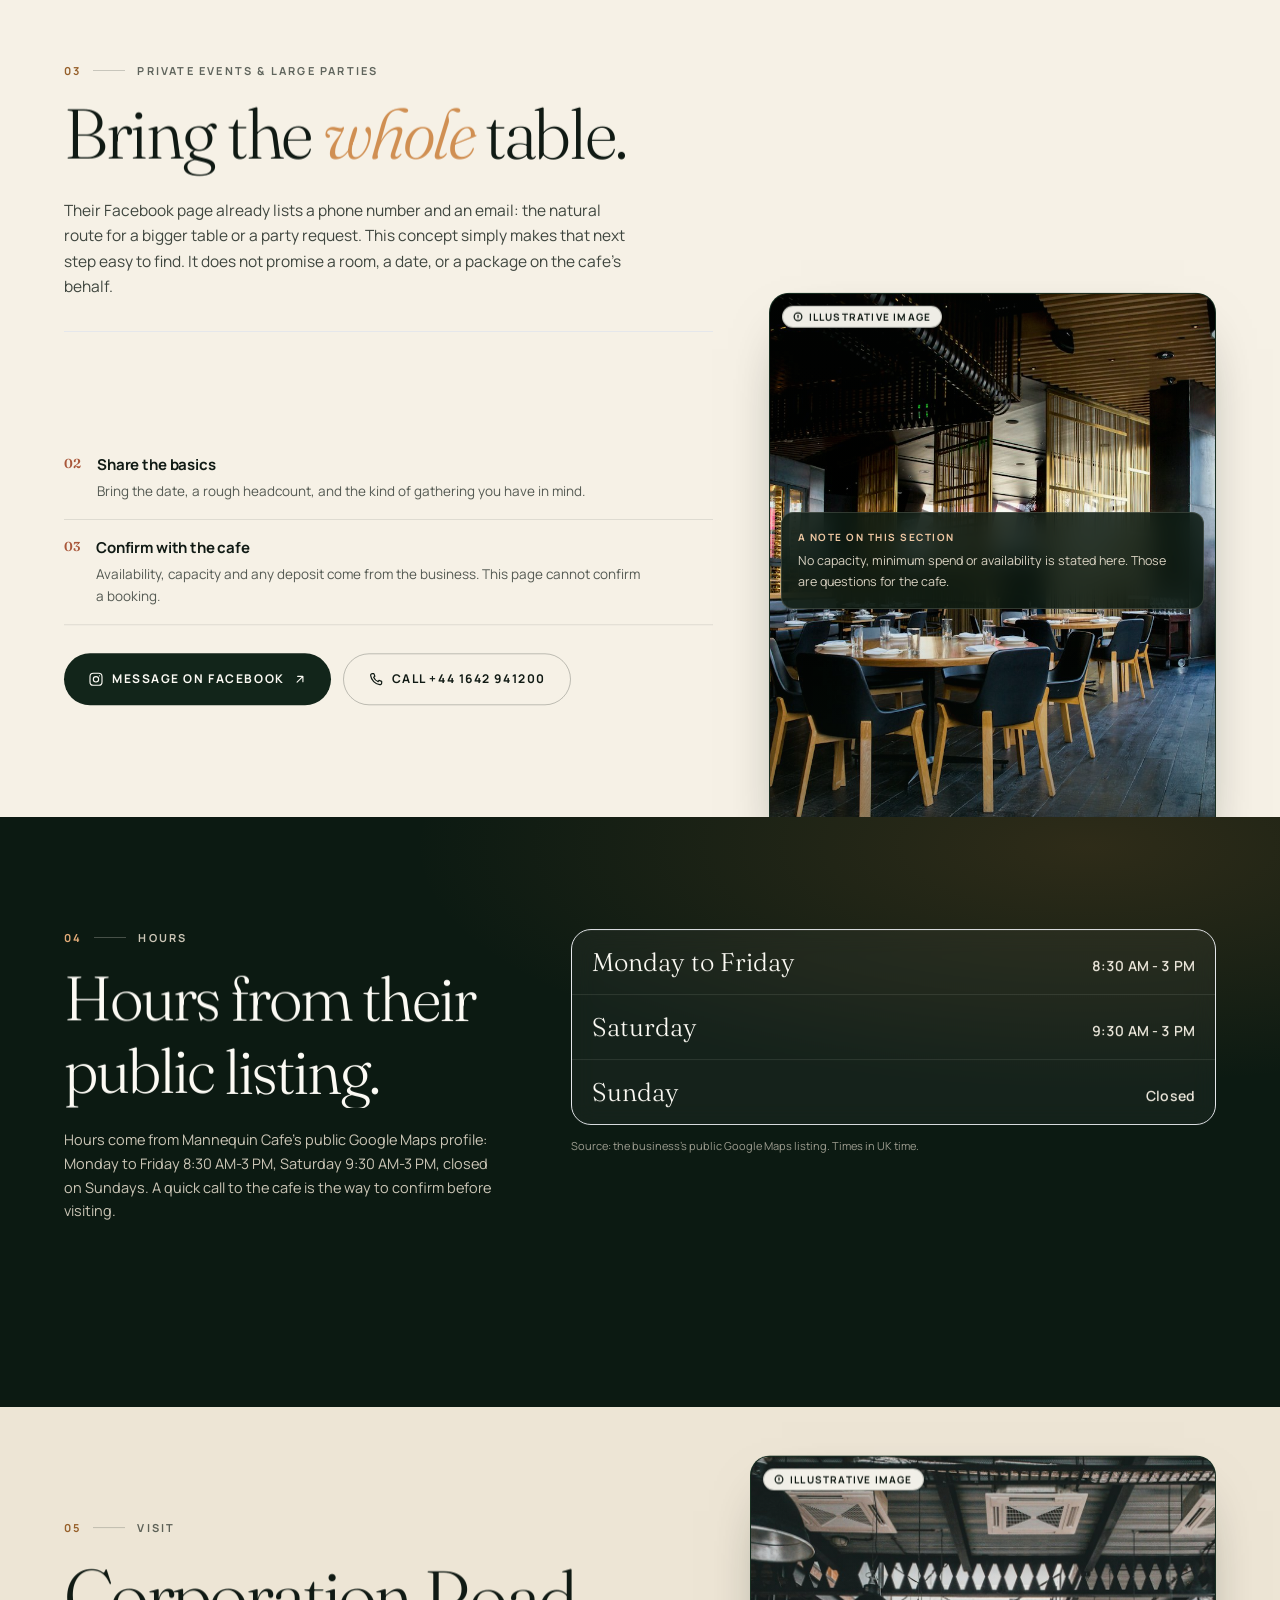
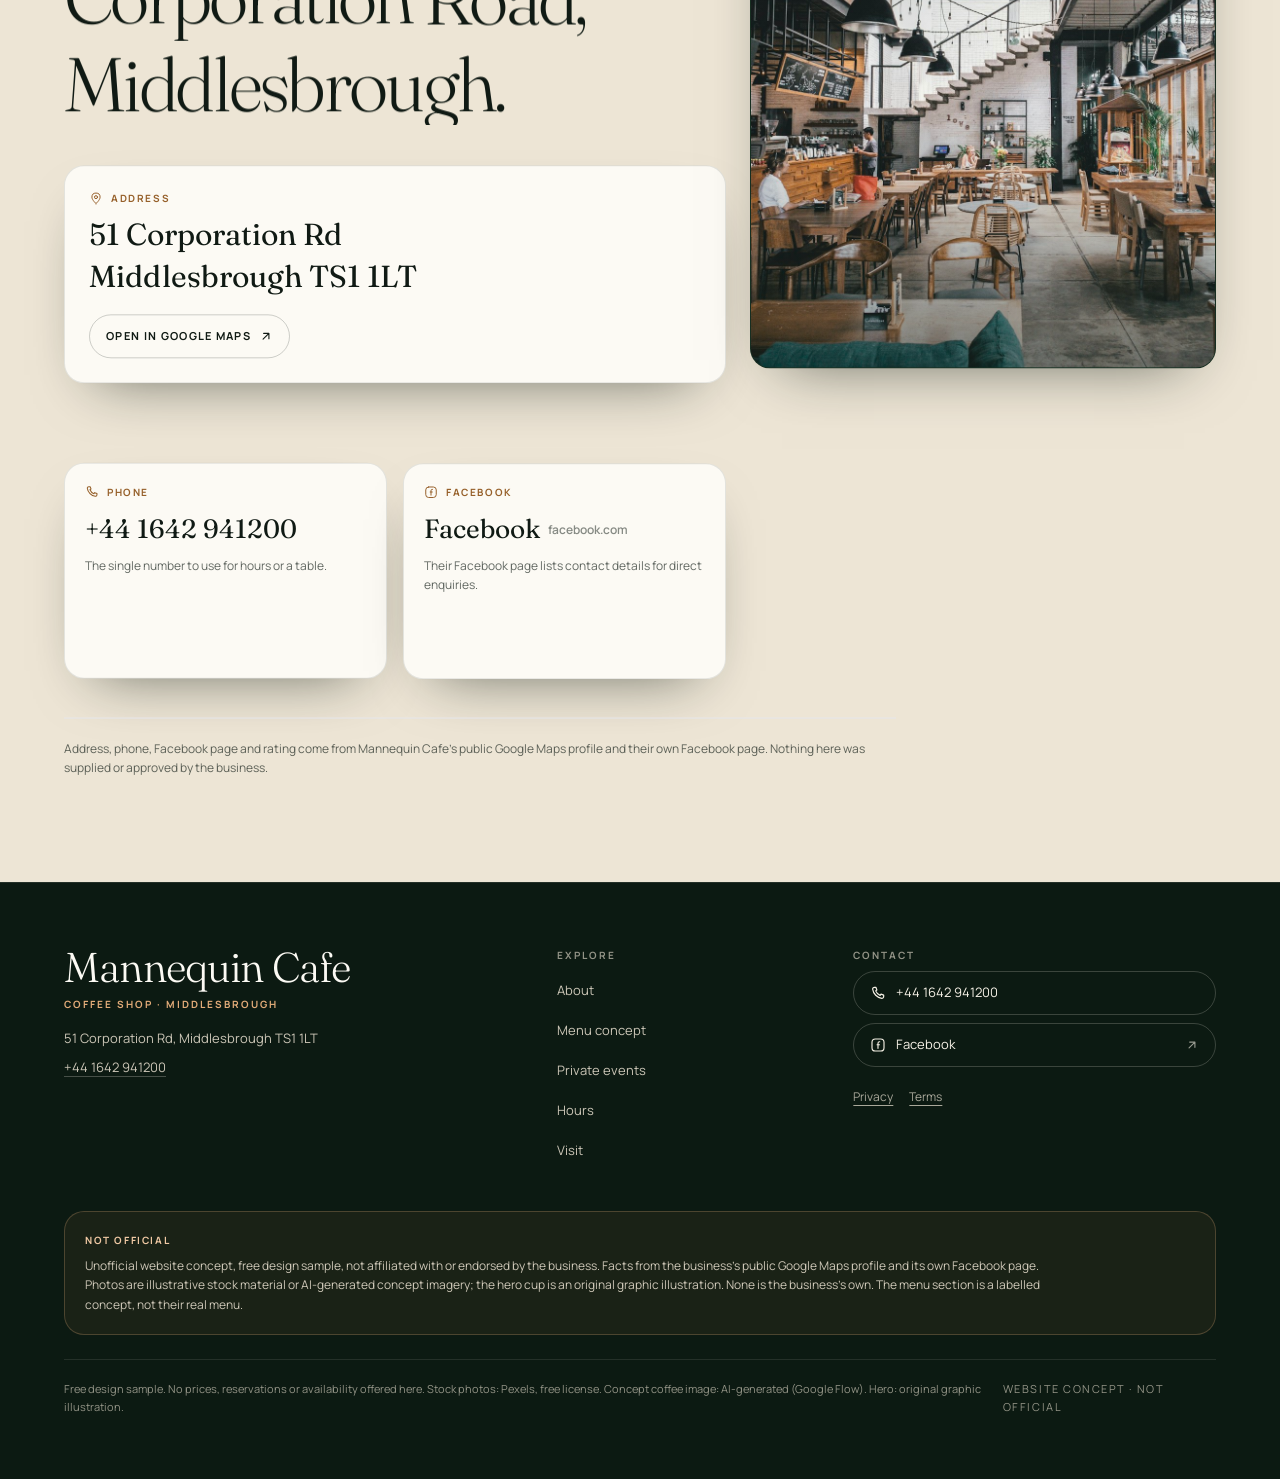
==== commit 6aaaf190: "Update index.html" ====
--- a/index.html
+++ b/index.html
@@ -46,7 +46,7 @@
       crossorigin
     />
     <link rel="stylesheet" href="./assets/fonts/fonts.css" />
-    <script type="module" crossorigin src="./4-hero-motion-app.js"></script>
+    <script type="module" crossorigin src="./1-hero-motion-app.js"></script>
     <link rel="stylesheet" crossorigin href="./static/index-CjeqylPV.css">
     <style>@media(max-width:600px){main button{margin-top:24px}}</style>
   <link rel="stylesheet" href="./5-hero-motion.css"></head>
